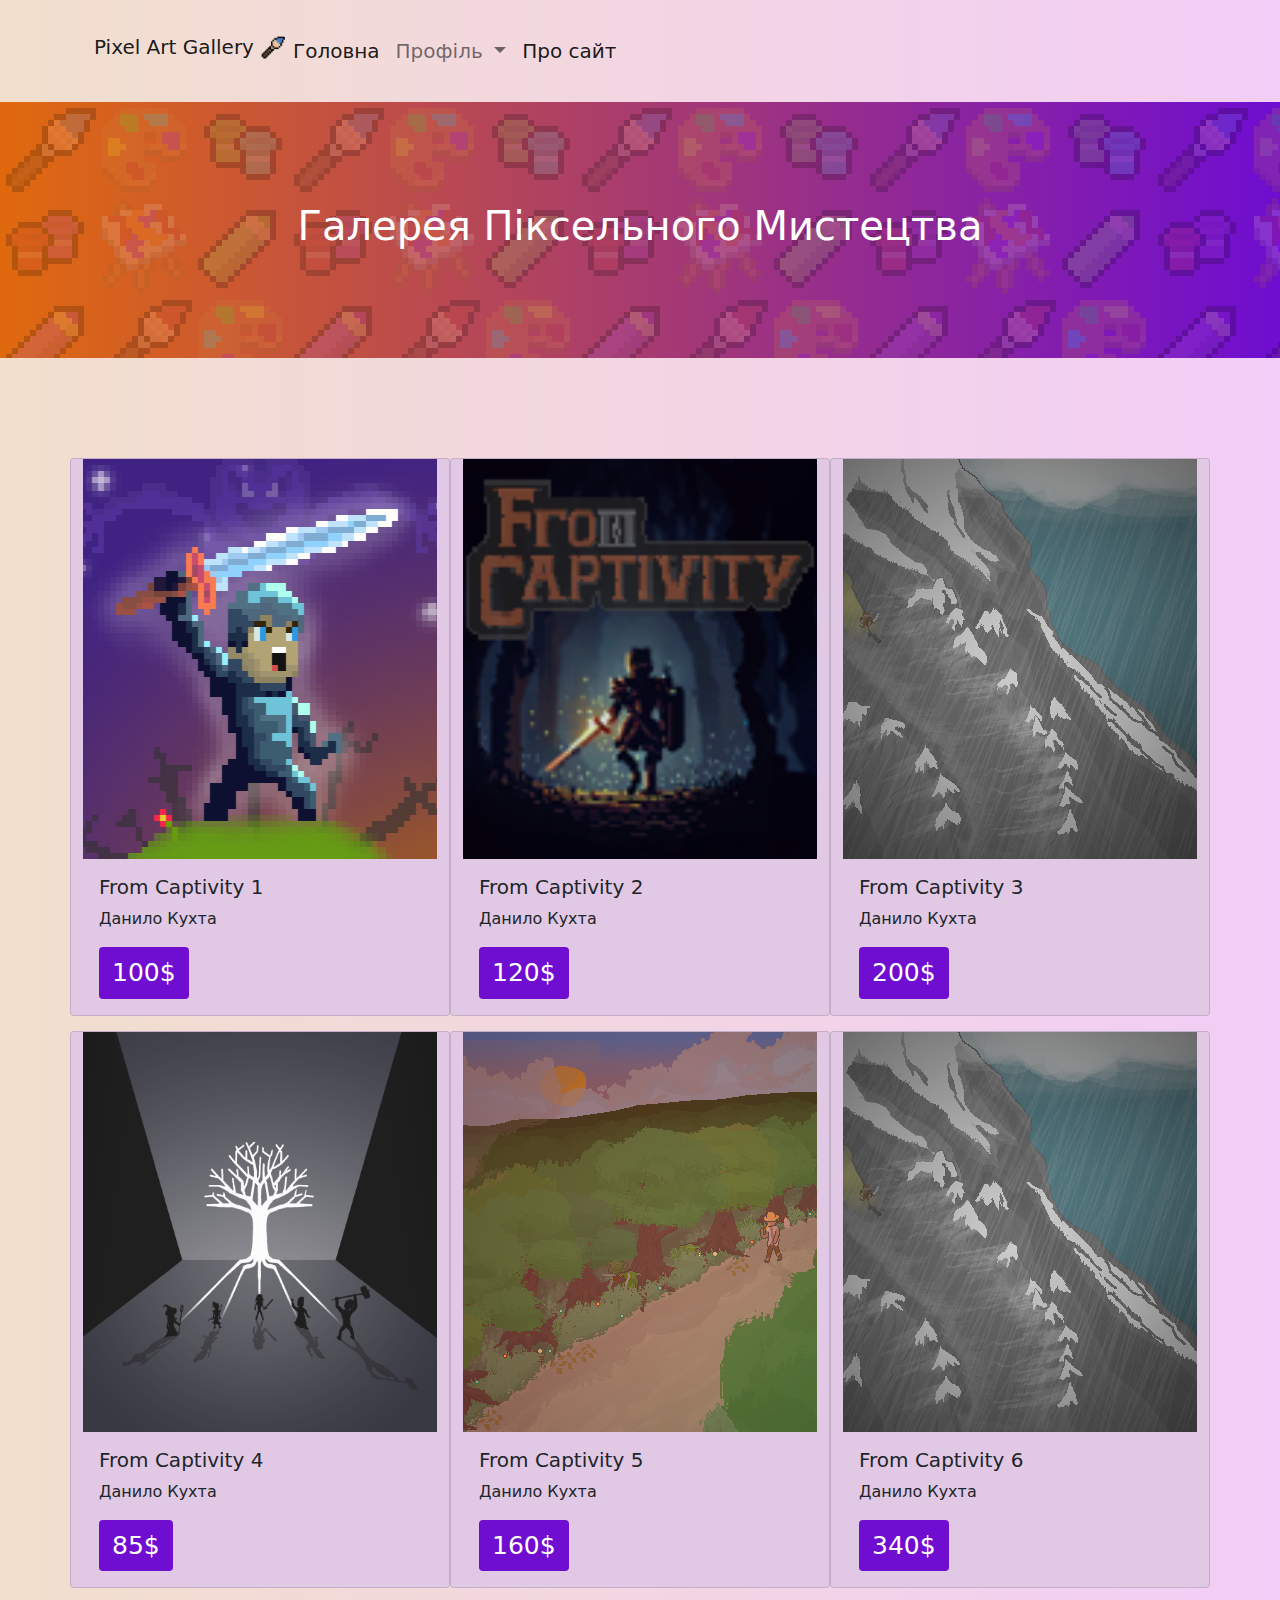
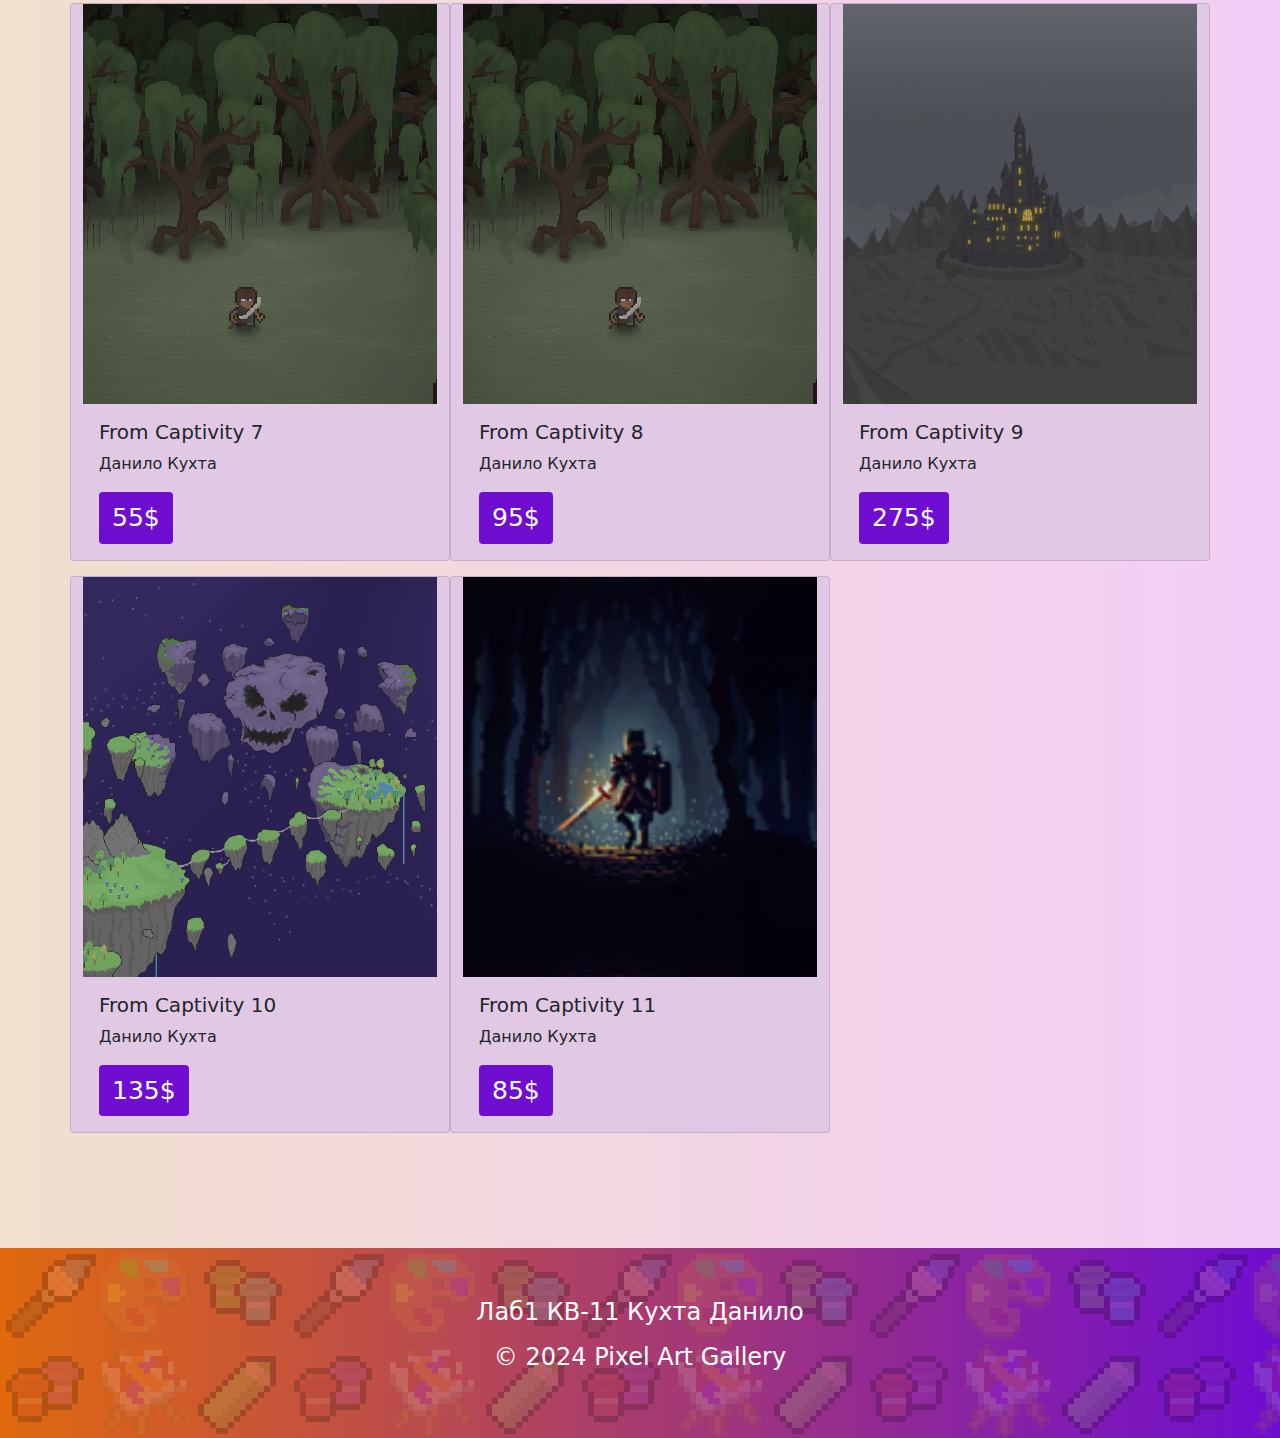
==== index.html @ 5e42108d "Update index.html" ====
<!DOCTYPE html>
<html lang="en">
<head>
    <meta charset="UTF-8">
    <meta http-equiv="X-UA-Compatible" content="IE=edge">
    <meta name="viewport" content="width=device-width, initial-scale=1.0">
    <link rel="shortcut icon" href="img/icon.png" type="image/x-icon">
    <link href="css/bootstrap.min.css" rel="stylesheet">
    <link href="css/fontello.css" rel="stylesheet">
    <link href="css/style.css" rel="stylesheet">
    <title>Онлайн-галерея — Pixel Art Gallery</title>
</head>
<body>
    <div class="wrapper">
        <section class="navbarmenu">
            <div class="container">
                <nav class="navbar navbar-expand-lg navbar-light ">
                    <div class="container-fluid">
                        <div style="display: flex;">
                            <h5 class="navbar-brand" >Pixel Art Gallery</h5>
                            <img src="img/icons/icon1.png"  class="rounded" style="width: 25px; height: 25px; margin-left: -10px; margin-top: 5px;">
                        </div>
                        <button class="navbar-toggler" type="button" data-bs-toggle="collapse" data-bs-target="#navbarSupportedContent" aria-controls="navbarSupportedContent" aria-expanded="false" aria-label="Toggle navigation">
                            <span class="navbar-toggler-icon"></span>
                        </button>
                        <div class="collapse navbar-collapse" id="navbarSupportedContent">
                            <ul class="navbar-nav me-auto mb-2 mb-lg-0">
                                <li class="nav-item">
                                    <a class="nav-link active" aria-current="page" href="index.html">Головна</a>
                                </li>
                                <li class="nav-item dropdown">
                                    <a class="nav-link dropdown-toggle" href="#" id="navbarDropdown" role="button" data-bs-toggle="dropdown" aria-expanded="false">
                                        Профіль
                                    </a>
                                    <ul class="dropdown-menu" aria-labelledby="navbarDropdown">
                                        <li><a class="dropdown-item" href="signup.html">Зареєструватись</a></li>
                                        <li><a class="dropdown-item" href="signin.html">Увійти</a></li>
                                        <li><hr class="dropdown-divider">
                                            <a class="dropdown-item" href="profile.html">Користувач</a>
                                        </li>
                                    </ul>
                                </li>
                                <li class="nav-item">
                                    <a class="nav-link active" aria-current="page" href="about.html">Про сайт</a>
                                </li>
                            </ul>
                        </div>
                    </div>
                </nav>
            </div>
        </section>
    
    
        <header>
            <div class="container" >
                <div class="row">
                    <div class="col-12">
                        <h1 class="text-center text-white">Галерея Піксельного Мистецтва</h1>
                    </div>
                </div>
            </div>
        </header>
    
        <main class="main">
            <section class="gallery">
                <div class="container" >
                    <div class="row">
                        <div class="card col-xl-4 col-md-6 col-sm-12">
                            <div style="width: 100%; height: 25rem; overflow: hidden;">
                                <img src="img/arts/art1.png" class="card-img-center" alt="..." style="width: 100%; height: 100%; object-fit: cover;">
                            </div>
                            <div class="card-body">
                                <h5 class="card-title">From Captivity 1</h5>
                                <p class="card-text">Данило Кухта</p>
                                <a href="#" class="btn btn-itd">100$</a>
                            </div>
                        </div>
        
                        <div class="card col-xl-4 col-md-6 col-sm-12">
                            <div style="width: 100%; height: 25rem; overflow: hidden;">
                                <img src="img/arts/art2.png" class="card-img-center" alt="..." style="width: 100%; height: 100%; object-fit: cover;">
                            </div>
                            <div class="card-body">
                                <h5 class="card-title">From Captivity 2</h5>
                                <p class="card-text">Данило Кухта</p>
                                <a href="#" class="btn btn-itd">120$</a>
                            </div>
                        </div>
        
        
                        <div class="card col-xl-4 col-md-6 col-sm-12">
                            <div style="width: 100%; height: 25rem; overflow: hidden;">
                                <img src="img/arts/art6.png" class="card-img-center" alt="..." style="width: 100%; height: 100%; object-fit: cover;">
                            </div>
                            <div class="card-body">
                                <h5 class="card-title">From Captivity 3</h5>
                                <p class="card-text">Данило Кухта</p>
                                <a href="#" class="btn btn-itd ">200$</a>
                            </div>
                        </div>
        
        
                        <div class="card col-xl-4 col-md-6 col-sm-12">
                            <div style="width: 100%; height: 25rem; overflow: hidden;">
                                <img src="img/arts/art4.png" class="card-img-center" alt="..." style="width: 100%; height: 100%; object-fit: cover;">
                            </div>
                            <div class="card-body">
                                <h5 class="card-title">From Captivity 4</h5>
                                <p class="card-text">Данило Кухта</p>
                                <a href="#" class="btn btn-itd">85$</a>
                            </div>
                        </div>
        
        
                        <div class="card col-xl-4 col-md-6 col-sm-12">
                            <div style="width: 100%; height: 25rem; overflow: hidden;">
                                <img src="img/arts/art5.png" class="card-img-center" alt="..." style="width: 100%; height: 100%; object-fit: cover;">
                            </div>
                            <div class="card-body">
                                <h5 class="card-title">From Captivity 5</h5>
                                <p class="card-text">Данило Кухта</p>
                                <a href="#" class="btn btn-itd">160$</a>
                            </div>
                        </div>
        
        
                        <div class="card col-xl-4 col-md-6 col-sm-12">
                            <div style="width: 100%; height: 25rem; overflow: hidden;">
                                <img src="img/arts/art6.png" class="card-img-center" alt="..." style="width: 100%; height: 100%; object-fit: cover;">
                            </div>
                            <div class="card-body">
                                <h5 class="card-title">From Captivity 6</h5>
                                <p class="card-text">Данило Кухта</p>
                                <a href="#" class="btn btn-itd">340$</a>
                            </div>
                        </div>
        
                        <div class="card col-xl-4 col-md-6 col-sm-12">
                            <div style="width: 100%; height: 25rem; overflow: hidden;">
                                <img src="img/arts/art8.png" class="card-img-center" alt="..." style="width: 100%; height: 100%; object-fit: cover;">
                            </div>
                            <div class="card-body">
                                <h5 class="card-title">From Captivity 7</h5>
                                <p class="card-text">Данило Кухта</p>
                                <a href="#" class="btn btn-itd">55$</a>
                            </div>
                        </div>
        
        
                        <div class="card col-xl-4 col-md-6 col-sm-12">
                            <div style="width: 100%; height: 25rem; overflow: hidden;">
                                <img src="img/arts/art8.png" class="card-img-center" alt="..." style="width: 100%; height: 100%; object-fit: cover;">
                            </div>
                            <div class="card-body">
                                <h5 class="card-title">From Captivity 8</h5>
                                <p class="card-text">Данило Кухта</p>
                                <a href="#" class="btn btn-itd">95$</a>
                            </div>
                        </div>
        
        
                        <div class="card col-xl-4 col-md-6 col-sm-12">
                            <div style="width: 100%; height: 25rem; overflow: hidden;">
                                <img src="img/arts/art9.png" class="card-img-center" alt="..." style="width: 100%; height: 100%; object-fit: cover;">
                            </div>
                            <div class="card-body">
                                <h5 class="card-title">From Captivity 9</h5>
                                <p class="card-text">Данило Кухта</p>
                                <a href="#" class="btn btn-itd">275$</a>
                            </div>
                        </div>
        
        
                        <div class="card col-xl-4 col-md-6 col-sm-12">
                            <div style="width: 100%; height: 25rem; overflow: hidden;">
                                <img src="img/arts/art10.png" class="card-img-center" alt="..." style="width: 100%; height: 100%; object-fit: cover;">
                            </div>
                            <div class="card-body">
                                <h5 class="card-title">From Captivity 10</h5>
                                <p class="card-text">Данило Кухта</p>
                                <a href="#" class="btn btn-itd">135$</a>
                            </div>
                        </div>
        
        
                        <div class="card col-xl-4 col-md-6 col-sm-12">
                            <div style="width: 100%; height: 25rem; overflow: hidden;">
                                <img src="img/arts/art11.png" class="card-img-center" alt="..." style="width: 100%; height: 100%; object-fit: cover;">
                            </div>
                            <div class="card-body">
                                <h5 class="card-title">From Captivity 11</h5>
                                <p class="card-text">Данило Кухта</p>
                                <a href="#" class="btn btn-itd ">85$</a>
                            </div>
                        </div>
                    </div>
                </div>
                
            </section>
        </main>

        
        <footer class="footer">
            <h4 class="text-center text-white">
                <p>Лаб1 КВ-11 Кухта Данило</p>
                <p>© 2024 Pixel Art Gallery</p>
            </h4>   
        </footer>
        
    </div>
    <script src="js/bootstrap.bundle.min.js"></script>
</body>
</html>
---- css/fontello.css ----
@font-face {
  font-family: 'fontello';
  src: url('../font/fontello.eot?53623283');
  src: url('../font/fontello.eot?53623283#iefix') format('embedded-opentype'),
       url('../font/fontello.woff2?53623283') format('woff2'),
       url('../font/fontello.woff?53623283') format('woff'),
       url('../font/fontello.ttf?53623283') format('truetype'),
       url('../font/fontello.svg?53623283#fontello') format('svg');
  font-weight: normal;
  font-style: normal;
}
/* Chrome hack: SVG is rendered more smooth in Windozze. 100% magic, uncomment if you need it. */
/* Note, that will break hinting! In other OS-es font will be not as sharp as it could be */
/*
@media screen and (-webkit-min-device-pixel-ratio:0) {
  @font-face {
    font-family: 'fontello';
    src: url('../font/fontello.svg?53623283#fontello') format('svg');
  }
}
*/
[class^="icon-"]:before, [class*=" icon-"]:before {
  font-family: "fontello";
  font-style: normal;
  font-weight: normal;
  speak: never;

  display: inline-block;
  text-decoration: inherit;
  width: 1em;
  margin-right: .2em;
  text-align: center;
  /* opacity: .8; */

  /* For safety - reset parent styles, that can break glyph codes*/
  font-variant: normal;
  text-transform: none;

  /* fix buttons height, for twitter bootstrap */
  line-height: 1em;

  /* Animation center compensation - margins should be symmetric */
  /* remove if not needed */
  margin-left: .2em;

  /* you can be more comfortable with increased icons size */
  /* font-size: 120%; */

  /* Font smoothing. That was taken from TWBS */
  -webkit-font-smoothing: antialiased;
  -moz-osx-font-smoothing: grayscale;

  /* Uncomment for 3D effect */
  /* text-shadow: 1px 1px 1px rgba(127, 127, 127, 0.3); */
}

.icon-heart:before { content: '\e800'; } /* '' */
.icon-heart-empty:before { content: '\e801'; } /* '' */
.icon-picture:before { content: '\e802'; } /* '' */
.icon-ok:before { content: '\e803'; } /* '' */
.icon-th-list:before { content: '\e804'; } /* '' */
.icon-th:before { content: '\e805'; } /* '' */
.icon-ok-circled:before { content: '\e806'; } /* '' */
.icon-ok-circled2:before { content: '\e807'; } /* '' */
.icon-cancel-circled:before { content: '\e808'; } /* '' */
.icon-cancel-circled2:before { content: '\e809'; } /* '' */
.icon-info-circled:before { content: '\e80a'; } /* '' */
.icon-help-circled:before { content: '\e80b'; } /* '' */
.icon-home:before { content: '\e80c'; } /* '' */
.icon-basket:before { content: '\e80d'; } /* '' */
.icon-tag:before { content: '\e80e'; } /* '' */
.icon-spin6:before { content: '\e839'; } /* '' */
.icon-plus-squared:before { content: '\f0fe'; } /* '' */
.icon-file-image:before { content: '\f1c5'; } /* '' */
.icon-cart-plus:before { content: '\f217'; } /* '' */
.icon-cart-arrow-down:before { content: '\f218'; } /* '' */
---- css/style.css ----
:root{
    --color1: #e0690e;
    --color2: #6f0dd1;
}

html, body{
    height: 100%;
}

body{
    background: linear-gradient(to right,  #f2dfcd 0%,#f2cdf7 100%);
}

.wrapper{
    min-height: 100%;
    display: flex;
    flex-direction: column;
}

.main{
    flex: 1 1 auto;
}

header, footer, section{
    padding: 100px 0;
}

footer{
    padding: 50px 0;
}

header{
    padding: 200px, 0;
}

header, footer{
    background: url(../img/pattern2.png), var(--color1);
    background: url(../img/pattern2.png), linear-gradient(to right, var(--color1) 0%, var(--color2) 100%);
}




.btn-itd{
    font-size: 25px;
    color: var(--bs-white);
    background-color: var(--color2);
}

.btn-itd:hover{
    color: var(--bs-white);
    background-color: var(--color1);
}

.collapse{
    font-size: 20px;
}



.card{
    background-color: #e1c9e5;
    margin-bottom: 15px;
}

.navbarmenu{
    padding: 20px 0;
}

.about i {
    font-size: 25px;
    color: var(--color2);
}

/* Галерея */
.gallery{
    justify-content: center;
    align-items: center;
}


/* Колір */
.color1 {
    color: var(--color1);
}

.color2 {
    color: var(--color2);
}

.bg1 {
    background-color: var(--color1);
}

.bg2 {
    background-color: var(--color2);
}
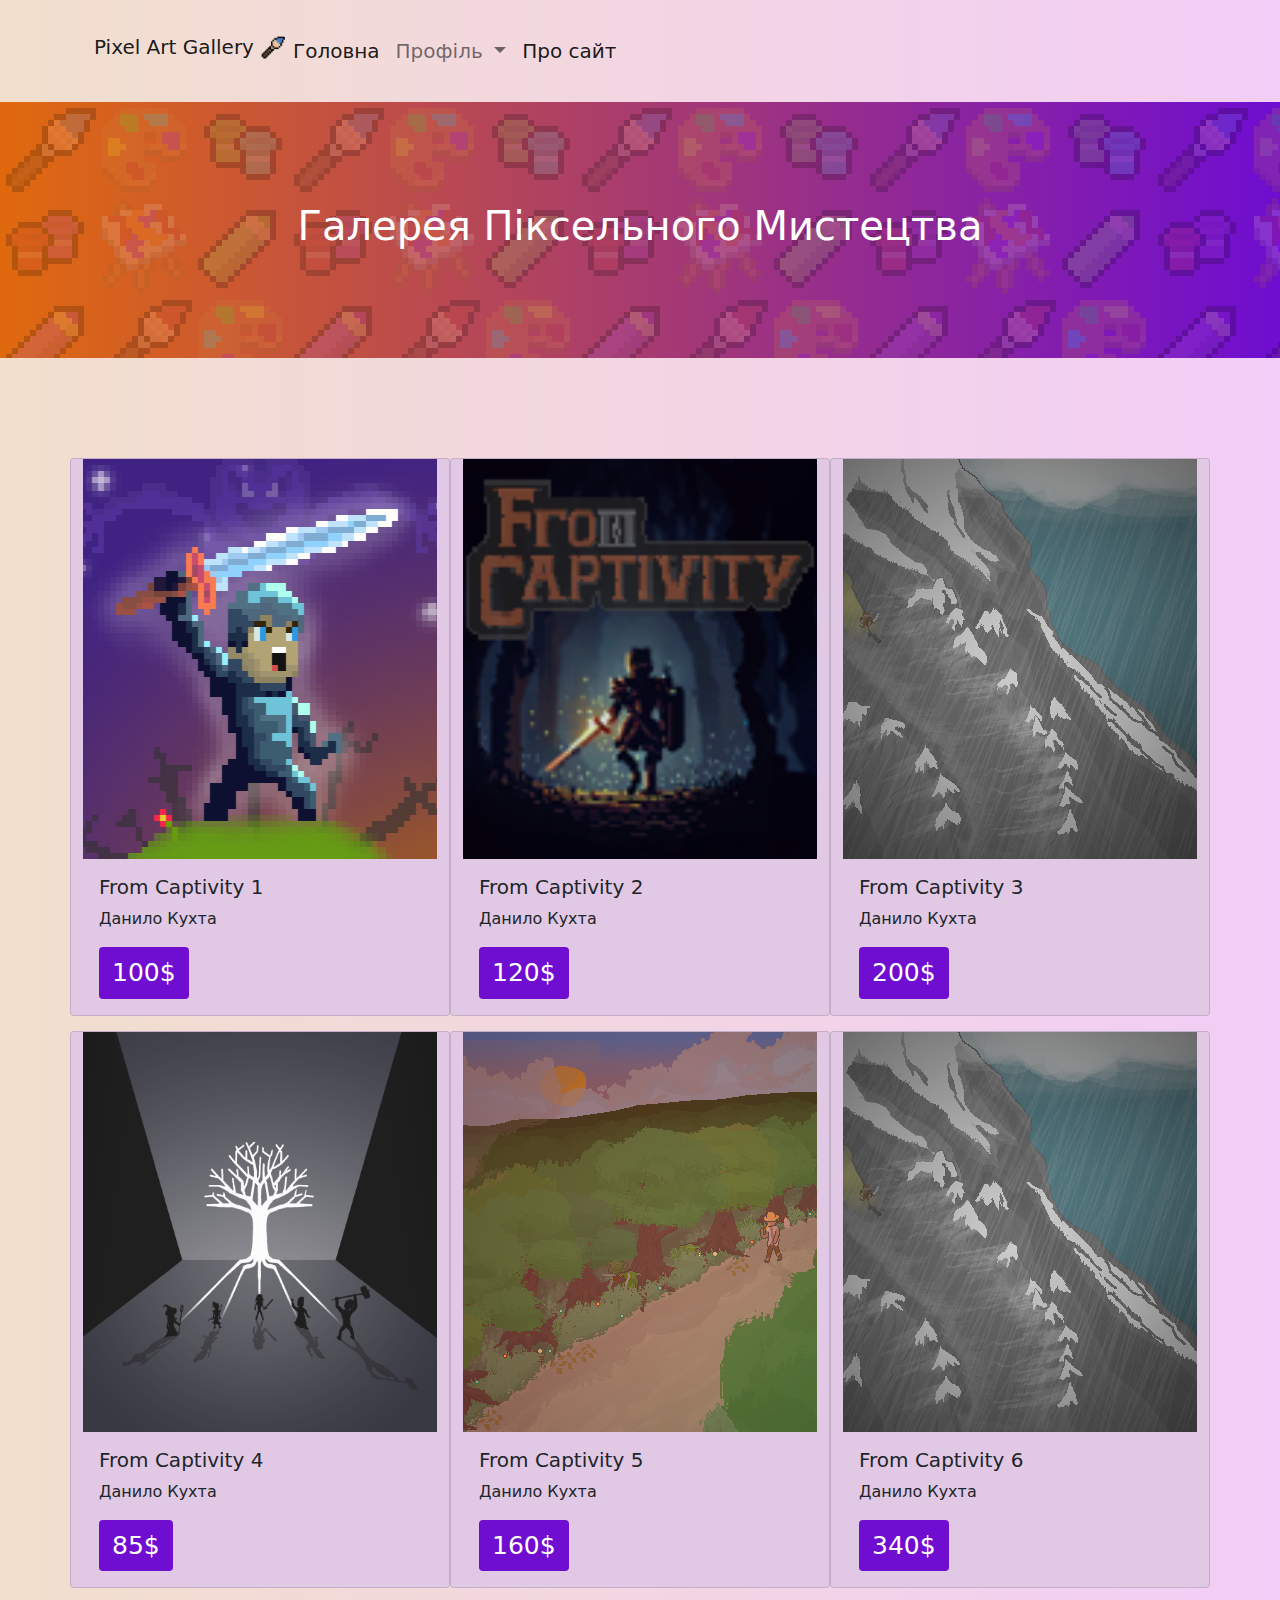
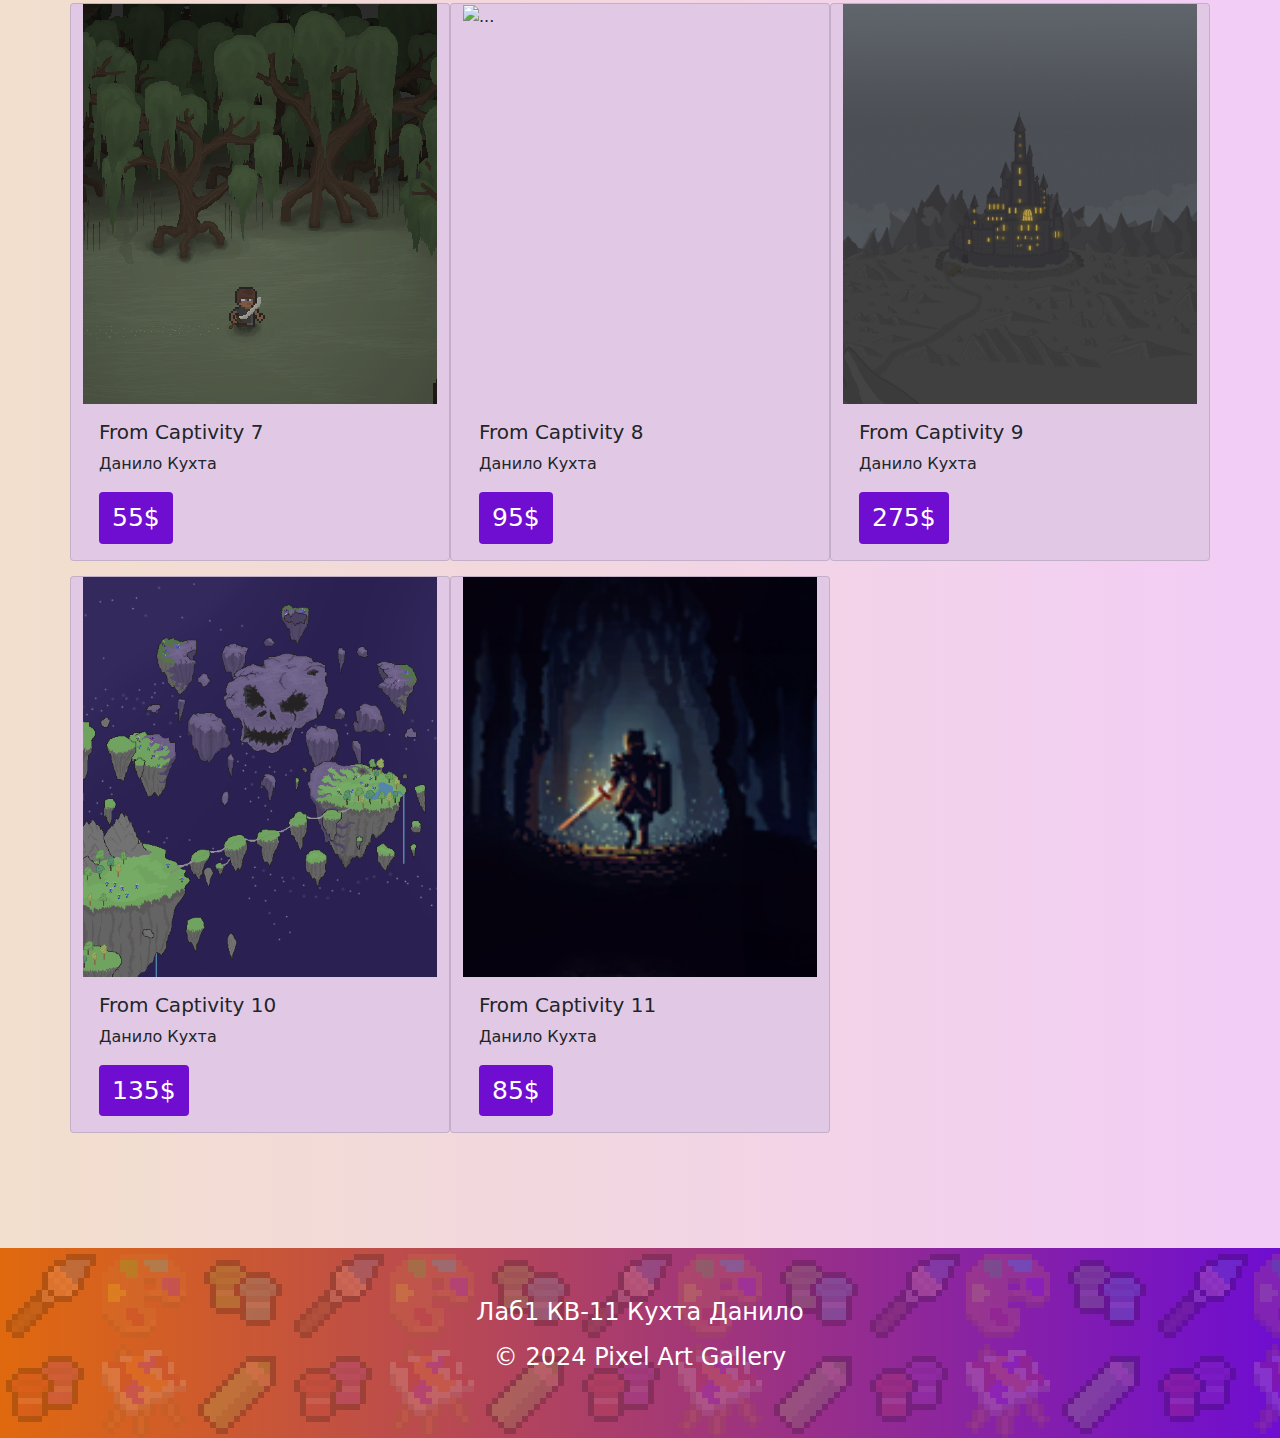
==== commit 64bd95b6: "Update index.html" ====
--- a/index.html
+++ b/index.html
@@ -149,7 +149,7 @@
         
                         <div class="card col-xl-4 col-md-6 col-sm-12">
                             <div style="width: 100%; height: 25rem; overflow: hidden;">
-                                <img src="img/arts/art8.png" class="card-img-center" alt="..." style="width: 100%; height: 100%; object-fit: cover;">
+                                <img src="img/arts/art7.png" class="card-img-center" alt="..." style="width: 100%; height: 100%; object-fit: cover;">
                             </div>
                             <div class="card-body">
                                 <h5 class="card-title">From Captivity 8</h5>
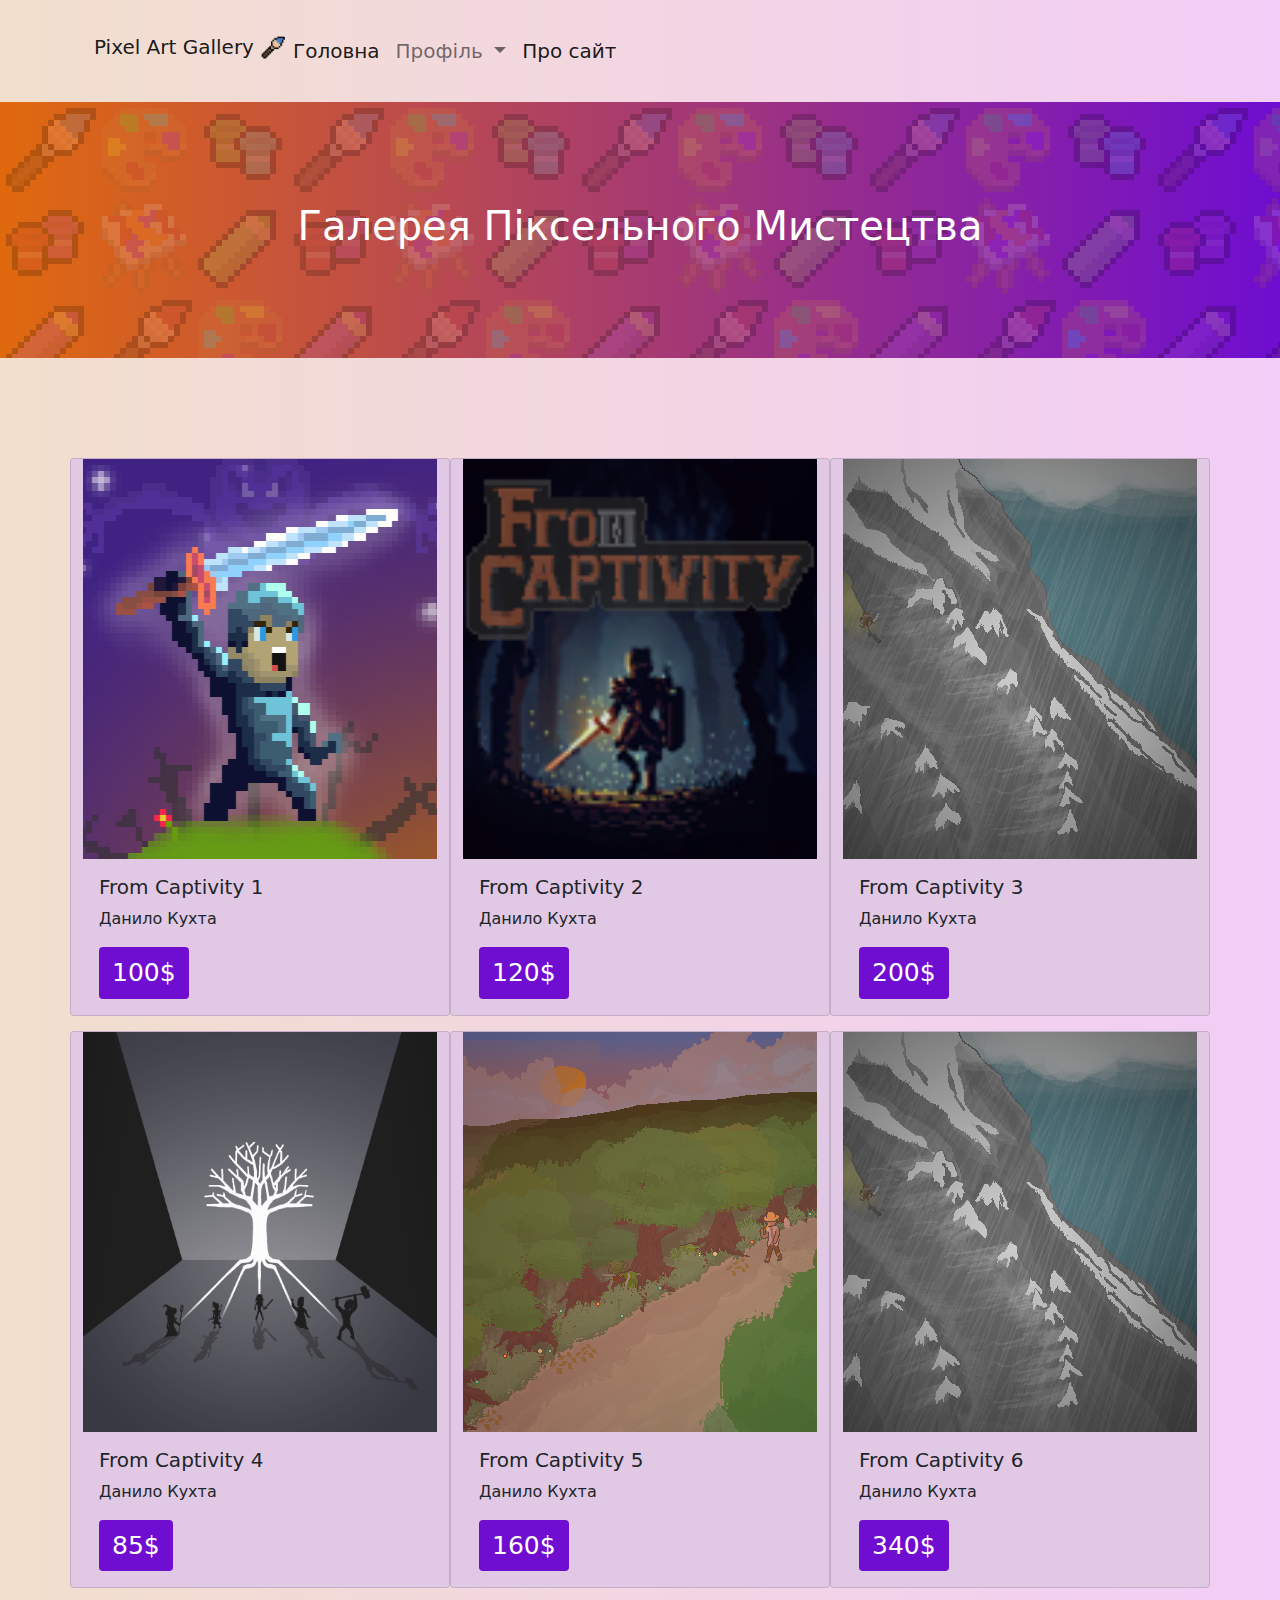
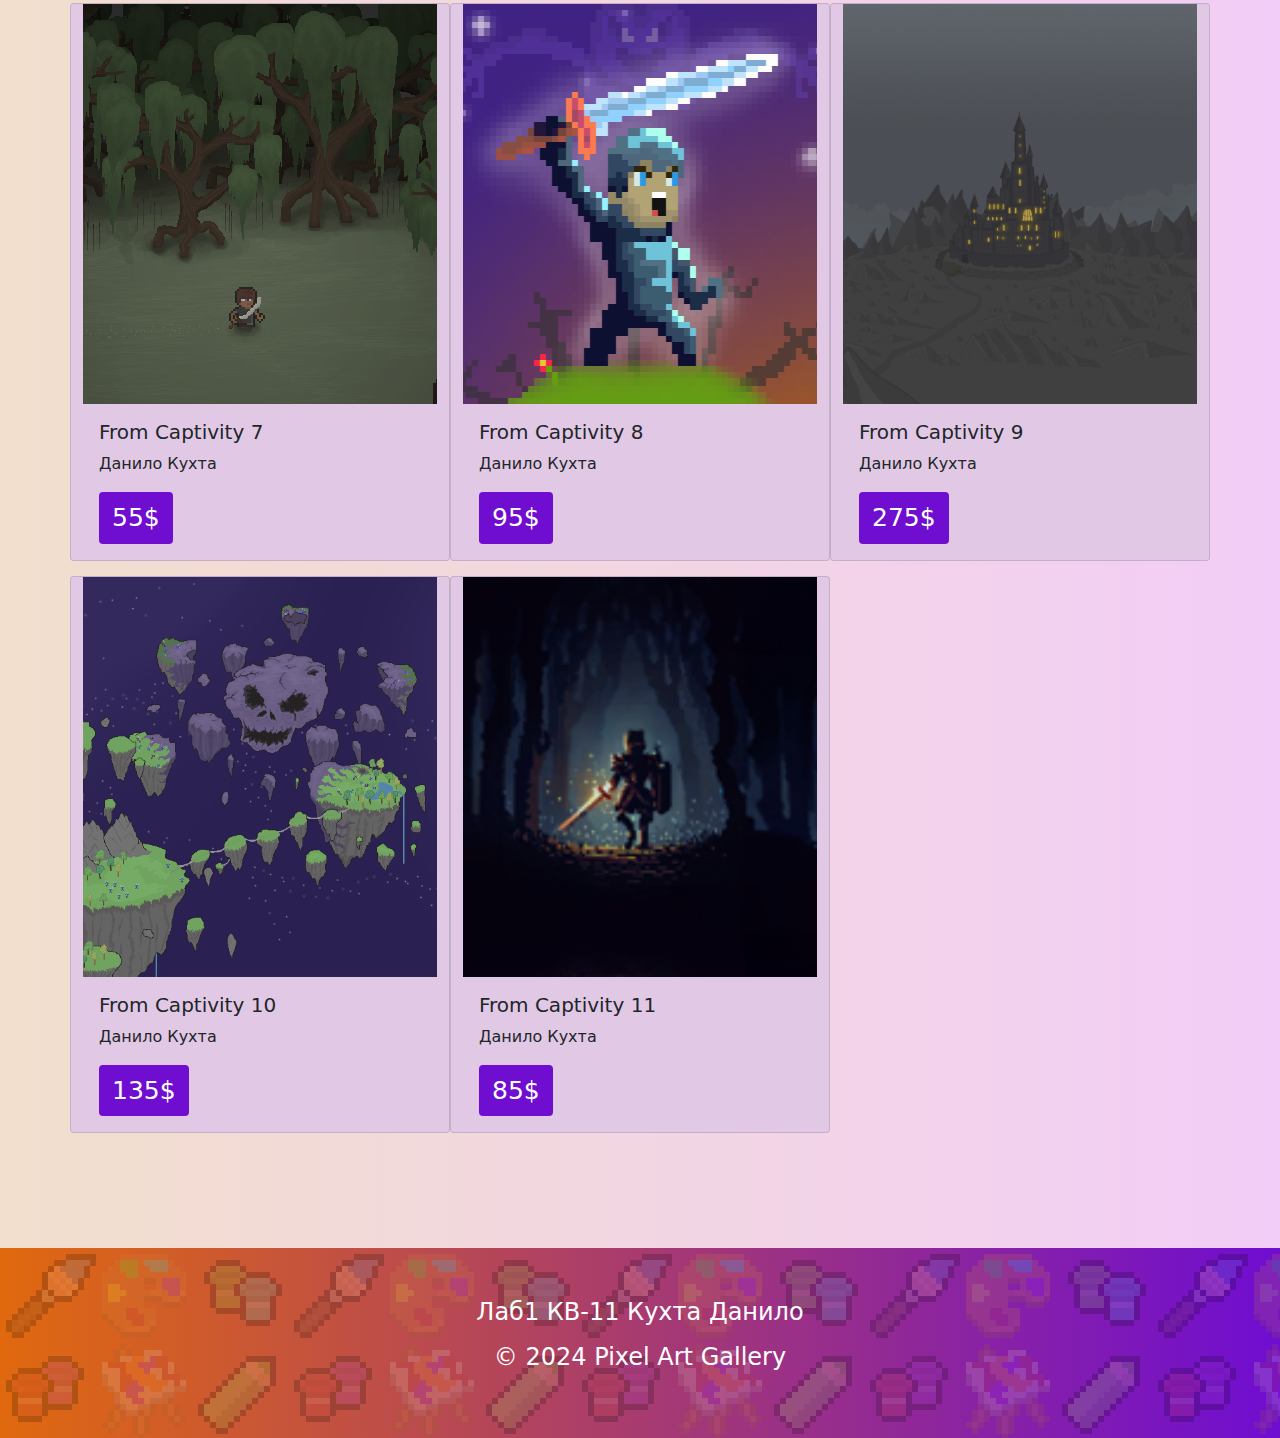
==== commit 2f3ad648: "Update index.html" ====
--- a/index.html
+++ b/index.html
@@ -149,7 +149,7 @@
         
                         <div class="card col-xl-4 col-md-6 col-sm-12">
                             <div style="width: 100%; height: 25rem; overflow: hidden;">
-                                <img src="img/arts/art7.png" class="card-img-center" alt="..." style="width: 100%; height: 100%; object-fit: cover;">
+                                <img src="img/arts/art1.png" class="card-img-center" alt="..." style="width: 100%; height: 100%; object-fit: cover;">
                             </div>
                             <div class="card-body">
                                 <h5 class="card-title">From Captivity 8</h5>
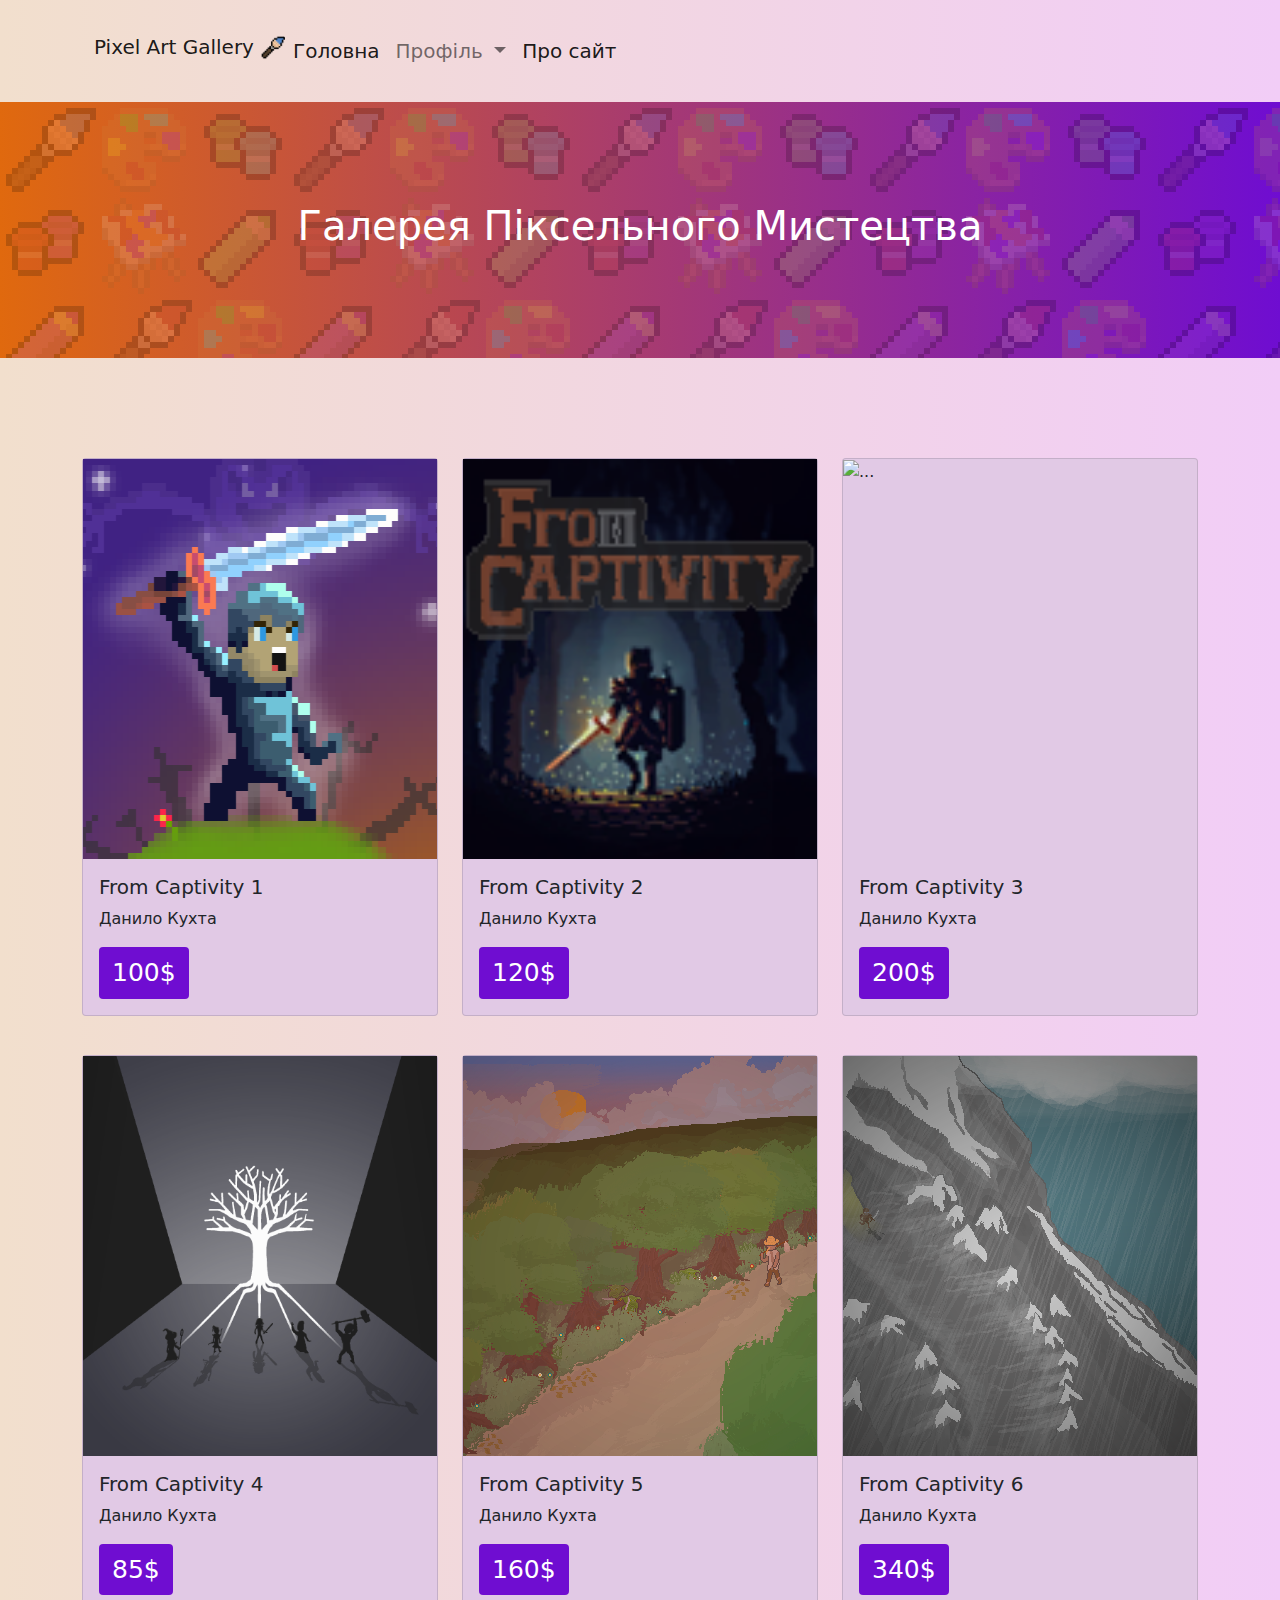
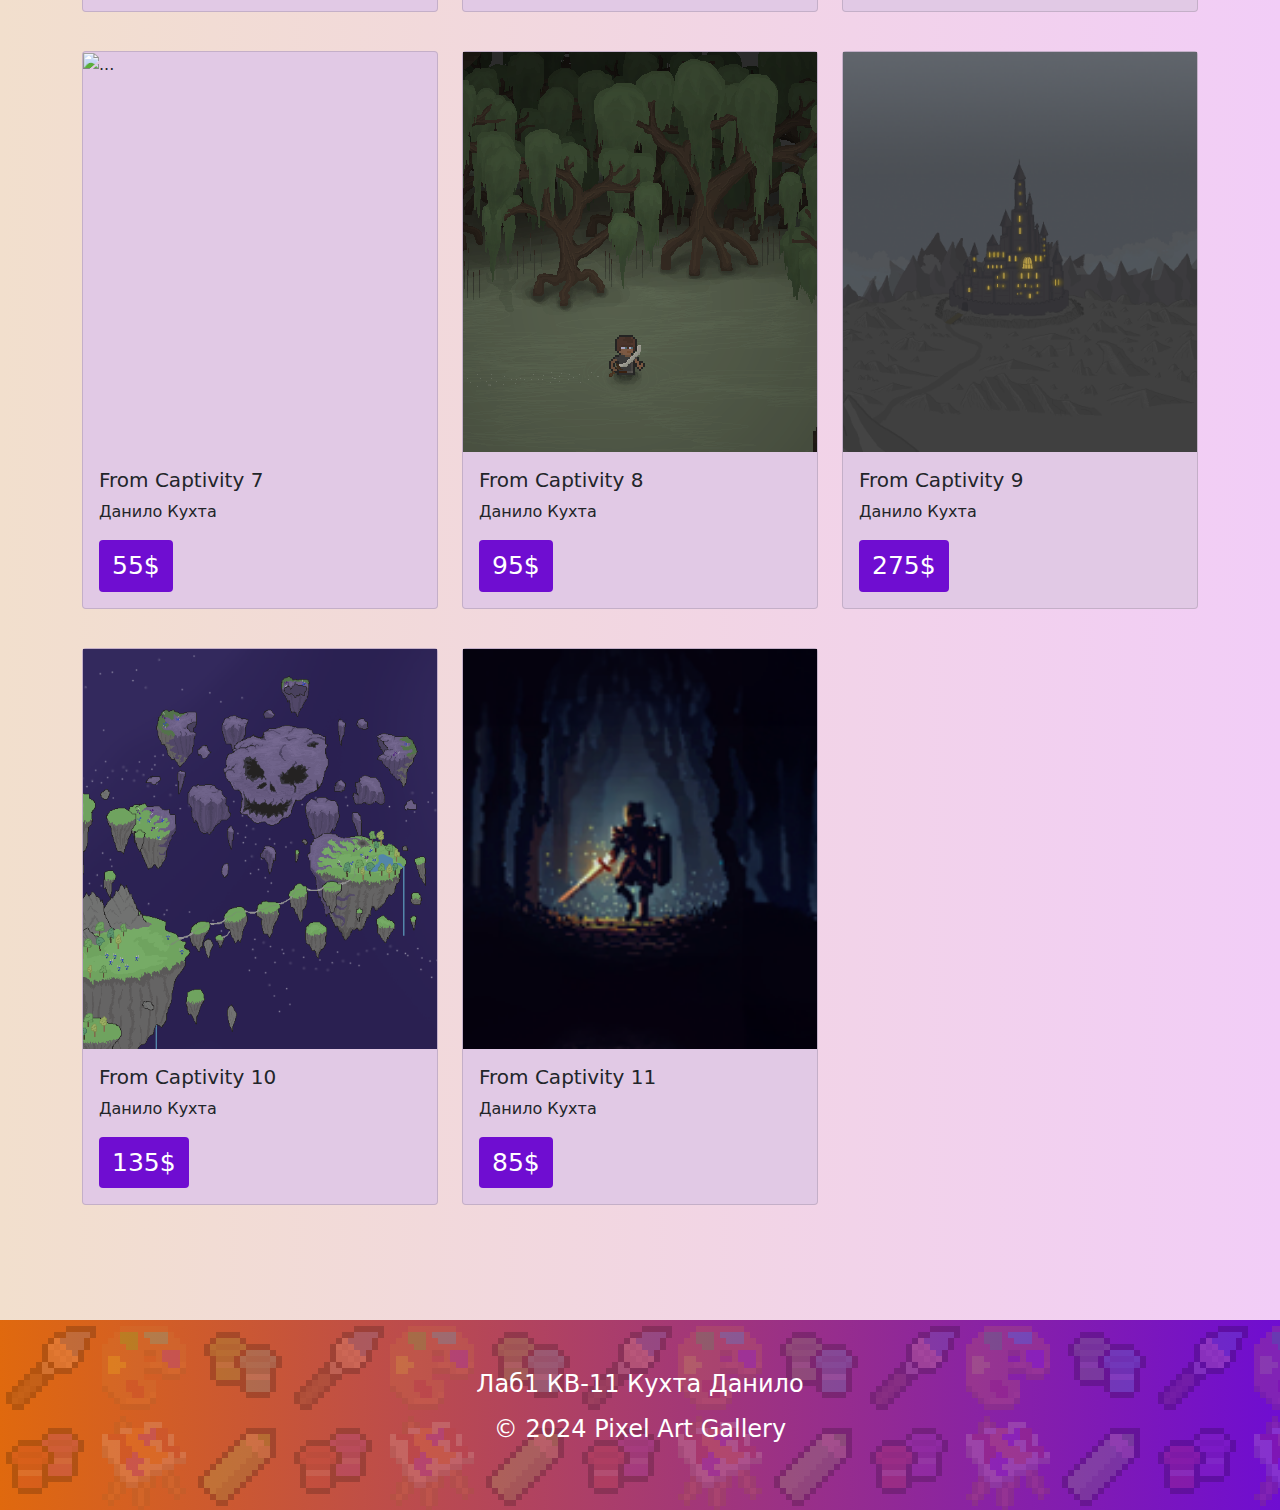
==== commit eaae70de: "Add files via upload" ====
--- a/index.html
+++ b/index.html
@@ -6,7 +6,6 @@
     <meta name="viewport" content="width=device-width, initial-scale=1.0">
     <link rel="shortcut icon" href="img/icon.png" type="image/x-icon">
     <link href="css/bootstrap.min.css" rel="stylesheet">
-    <link href="css/fontello.css" rel="stylesheet">
     <link href="css/style.css" rel="stylesheet">
     <title>Онлайн-галерея — Pixel Art Gallery</title>
 </head>
@@ -64,135 +63,151 @@
         <main class="main">
             <section class="gallery">
                 <div class="container" >
-                    <div class="row">
-                        <div class="card col-xl-4 col-md-6 col-sm-12">
-                            <div style="width: 100%; height: 25rem; overflow: hidden;">
-                                <img src="img/arts/art1.png" class="card-img-center" alt="..." style="width: 100%; height: 100%; object-fit: cover;">
-                            </div>
-                            <div class="card-body">
-                                <h5 class="card-title">From Captivity 1</h5>
-                                <p class="card-text">Данило Кухта</p>
-                                <a href="#" class="btn btn-itd">100$</a>
-                            </div>
-                        </div>
-        
-                        <div class="card col-xl-4 col-md-6 col-sm-12">
-                            <div style="width: 100%; height: 25rem; overflow: hidden;">
-                                <img src="img/arts/art2.png" class="card-img-center" alt="..." style="width: 100%; height: 100%; object-fit: cover;">
-                            </div>
-                            <div class="card-body">
-                                <h5 class="card-title">From Captivity 2</h5>
-                                <p class="card-text">Данило Кухта</p>
-                                <a href="#" class="btn btn-itd">120$</a>
-                            </div>
-                        </div>
-        
-        
-                        <div class="card col-xl-4 col-md-6 col-sm-12">
-                            <div style="width: 100%; height: 25rem; overflow: hidden;">
-                                <img src="img/arts/art6.png" class="card-img-center" alt="..." style="width: 100%; height: 100%; object-fit: cover;">
-                            </div>
-                            <div class="card-body">
-                                <h5 class="card-title">From Captivity 3</h5>
-                                <p class="card-text">Данило Кухта</p>
-                                <a href="#" class="btn btn-itd ">200$</a>
-                            </div>
-                        </div>
-        
-        
-                        <div class="card col-xl-4 col-md-6 col-sm-12">
-                            <div style="width: 100%; height: 25rem; overflow: hidden;">
-                                <img src="img/arts/art4.png" class="card-img-center" alt="..." style="width: 100%; height: 100%; object-fit: cover;">
-                            </div>
-                            <div class="card-body">
-                                <h5 class="card-title">From Captivity 4</h5>
-                                <p class="card-text">Данило Кухта</p>
-                                <a href="#" class="btn btn-itd">85$</a>
-                            </div>
-                        </div>
-        
-        
-                        <div class="card col-xl-4 col-md-6 col-sm-12">
-                            <div style="width: 100%; height: 25rem; overflow: hidden;">
-                                <img src="img/arts/art5.png" class="card-img-center" alt="..." style="width: 100%; height: 100%; object-fit: cover;">
-                            </div>
-                            <div class="card-body">
-                                <h5 class="card-title">From Captivity 5</h5>
-                                <p class="card-text">Данило Кухта</p>
-                                <a href="#" class="btn btn-itd">160$</a>
-                            </div>
-                        </div>
-        
-        
-                        <div class="card col-xl-4 col-md-6 col-sm-12">
-                            <div style="width: 100%; height: 25rem; overflow: hidden;">
-                                <img src="img/arts/art6.png" class="card-img-center" alt="..." style="width: 100%; height: 100%; object-fit: cover;">
-                            </div>
-                            <div class="card-body">
-                                <h5 class="card-title">From Captivity 6</h5>
-                                <p class="card-text">Данило Кухта</p>
-                                <a href="#" class="btn btn-itd">340$</a>
-                            </div>
-                        </div>
-        
-                        <div class="card col-xl-4 col-md-6 col-sm-12">
-                            <div style="width: 100%; height: 25rem; overflow: hidden;">
-                                <img src="img/arts/art8.png" class="card-img-center" alt="..." style="width: 100%; height: 100%; object-fit: cover;">
-                            </div>
-                            <div class="card-body">
-                                <h5 class="card-title">From Captivity 7</h5>
-                                <p class="card-text">Данило Кухта</p>
-                                <a href="#" class="btn btn-itd">55$</a>
-                            </div>
-                        </div>
-        
-        
-                        <div class="card col-xl-4 col-md-6 col-sm-12">
-                            <div style="width: 100%; height: 25rem; overflow: hidden;">
-                                <img src="img/arts/art1.png" class="card-img-center" alt="..." style="width: 100%; height: 100%; object-fit: cover;">
-                            </div>
-                            <div class="card-body">
-                                <h5 class="card-title">From Captivity 8</h5>
-                                <p class="card-text">Данило Кухта</p>
-                                <a href="#" class="btn btn-itd">95$</a>
-                            </div>
-                        </div>
-        
-        
-                        <div class="card col-xl-4 col-md-6 col-sm-12">
-                            <div style="width: 100%; height: 25rem; overflow: hidden;">
-                                <img src="img/arts/art9.png" class="card-img-center" alt="..." style="width: 100%; height: 100%; object-fit: cover;">
-                            </div>
-                            <div class="card-body">
-                                <h5 class="card-title">From Captivity 9</h5>
-                                <p class="card-text">Данило Кухта</p>
-                                <a href="#" class="btn btn-itd">275$</a>
-                            </div>
-                        </div>
-        
-        
-                        <div class="card col-xl-4 col-md-6 col-sm-12">
-                            <div style="width: 100%; height: 25rem; overflow: hidden;">
-                                <img src="img/arts/art10.png" class="card-img-center" alt="..." style="width: 100%; height: 100%; object-fit: cover;">
-                            </div>
-                            <div class="card-body">
-                                <h5 class="card-title">From Captivity 10</h5>
-                                <p class="card-text">Данило Кухта</p>
-                                <a href="#" class="btn btn-itd">135$</a>
-                            </div>
-                        </div>
-        
-        
-                        <div class="card col-xl-4 col-md-6 col-sm-12">
-                            <div style="width: 100%; height: 25rem; overflow: hidden;">
-                                <img src="img/arts/art11.png" class="card-img-center" alt="..." style="width: 100%; height: 100%; object-fit: cover;">
-                            </div>
-                            <div class="card-body">
-                                <h5 class="card-title">From Captivity 11</h5>
-                                <p class="card-text">Данило Кухта</p>
-                                <a href="#" class="btn btn-itd ">85$</a>
-                            </div>
-                        </div>
+                    <div class="row row-cols-1 row-cols-md-3 g-4">
+
+                        <div class="col">
+                            <div class="card">
+                                <div style="width: 100%; height: 25rem; overflow: hidden;">
+                                    <img src="img/arts/art1.png" class="card-img-center" alt="..." style="width: 100%; height: 100%; object-fit: cover;">
+                                </div>
+                                <div class="card-body">
+                                    <h5 class="card-title">From Captivity 1</h5>
+                                    <p class="card-text">Данило Кухта</p>
+                                    <a href="art_info.html" class="btn btn-itd">100$</a>
+                                </div>
+                            </div>
+                        </div>
+                        
+                        <div class="col">
+                            <div class="card">
+                                <div style="width: 100%; height: 25rem; overflow: hidden;">
+                                    <img src="img/arts/art2.png" class="card-img-center" alt="..." style="width: 100%; height: 100%; object-fit: cover;">
+                                </div>
+                                <div class="card-body">
+                                    <h5 class="card-title">From Captivity 2</h5>
+                                    <p class="card-text">Данило Кухта</p>
+                                    <a href="art_info.html" class="btn btn-itd">120$</a>
+                                </div>
+                            </div>   
+                        </div>
+
+                        <div class="col">
+                            <div class="card">
+                                <div style="width: 100%; height: 25rem; overflow: hidden;">
+                                    <img src="img/arts/art3.png" class="card-img-center" alt="..." style="width: 100%; height: 100%; object-fit: cover;">
+                                </div>
+                                <div class="card-body">
+                                    <h5 class="card-title">From Captivity 3</h5>
+                                    <p class="card-text">Данило Кухта</p>
+                                    <a href="art_info.html" class="btn btn-itd ">200$</a>
+                                </div>
+                            </div>
+                        </div>
+
+                        <div class="col">
+                            <div class="card">
+                                <div style="width: 100%; height: 25rem; overflow: hidden;">
+                                    <img src="img/arts/art4.png" class="card-img-center" alt="..." style="width: 100%; height: 100%; object-fit: cover;">
+                                </div>
+                                <div class="card-body">
+                                    <h5 class="card-title">From Captivity 4</h5>
+                                    <p class="card-text">Данило Кухта</p>
+                                    <a href="#" class="btn btn-itd">85$</a>
+                                </div>
+                            </div>
+                        </div>
+
+                        <div class="col">
+                            <div class="card">
+                                <div style="width: 100%; height: 25rem; overflow: hidden;">
+                                    <img src="img/arts/art5.png" class="card-img-center" alt="..." style="width: 100%; height: 100%; object-fit: cover;">
+                                </div>
+                                <div class="card-body">
+                                    <h5 class="card-title">From Captivity 5</h5>
+                                    <p class="card-text">Данило Кухта</p>
+                                    <a href="art_info.html" class="btn btn-itd">160$</a>
+                                </div>
+                            </div>
+                        </div>
+                        
+                        <div class="col">
+                            <div class="card">
+                                <div style="width: 100%; height: 25rem; overflow: hidden;">
+                                    <img src="img/arts/art6.png" class="card-img-center" alt="..." style="width: 100%; height: 100%; object-fit: cover;">
+                                </div>
+                                <div class="card-body">
+                                    <h5 class="card-title">From Captivity 6</h5>
+                                    <p class="card-text">Данило Кухта</p>
+                                    <a href="art_info.html" class="btn btn-itd">340$</a>
+                                </div>
+                            </div>
+                        </div>
+
+                        <div class="col">
+                            <div class="card">
+                                <div style="width: 100%; height: 25rem; overflow: hidden;">
+                                    <img src="img/arts/art7.png" class="card-img-center" alt="..." style="width: 100%; height: 100%; object-fit: cover;">
+                                </div>
+                                <div class="card-body">
+                                    <h5 class="card-title">From Captivity 7</h5>
+                                    <p class="card-text">Данило Кухта</p>
+                                    <a href="art_info.html" class="btn btn-itd">55$</a>
+                                </div>
+                            </div>
+                        </div>
+                        
+                        <div class="col">
+                            <div class="card">
+                                <div style="width: 100%; height: 25rem; overflow: hidden;">
+                                    <img src="img/arts/art8.png" class="card-img-center" alt="..." style="width: 100%; height: 100%; object-fit: cover;">
+                                </div>
+                                <div class="card-body">
+                                    <h5 class="card-title">From Captivity 8</h5>
+                                    <p class="card-text">Данило Кухта</p>
+                                    <a href="art_info.html" class="btn btn-itd">95$</a>
+                                </div>
+                            </div>
+                        </div>
+
+                        <div class="col">
+                            <div class="card">
+                                <div style="width: 100%; height: 25rem; overflow: hidden;">
+                                    <img src="img/arts/art9.png" class="card-img-center" alt="..." style="width: 100%; height: 100%; object-fit: cover;">
+                                </div>
+                                <div class="card-body">
+                                    <h5 class="card-title">From Captivity 9</h5>
+                                    <p class="card-text">Данило Кухта</p>
+                                    <a href="art_info.html" class="btn btn-itd">275$</a>
+                                </div>
+                            </div>
+                        </div>
+                        
+                        <div class="col">
+                            <div class="card">
+                                <div style="width: 100%; height: 25rem; overflow: hidden;">
+                                    <img src="img/arts/art10.png" class="card-img-center" alt="..." style="width: 100%; height: 100%; object-fit: cover;">
+                                </div>
+                                <div class="card-body">
+                                    <h5 class="card-title">From Captivity 10</h5>
+                                    <p class="card-text">Данило Кухта</p>
+                                    <a href="art_info.html" class="btn btn-itd">135$</a>
+                                </div>
+                            </div>
+                        </div>
+
+                        <div class="col">
+                            <div class="card">
+                                <div style="width: 100%; height: 25rem; overflow: hidden;">
+                                    <img src="img/arts/art11.png" class="card-img-center" alt="..." style="width: 100%; height: 100%; object-fit: cover;">
+                                </div>
+                                <div class="card-body">
+                                    <h5 class="card-title">From Captivity 11</h5>
+                                    <p class="card-text">Данило Кухта</p>
+                                    <a href="art_info.html" class="btn btn-itd">85$</a>
+                                </div>
+                            </div>
+                        </div>
+
                     </div>
                 </div>
                 
@@ -210,4 +225,4 @@
     </div>
     <script src="js/bootstrap.bundle.min.js"></script>
 </body>
-</html>
+</html>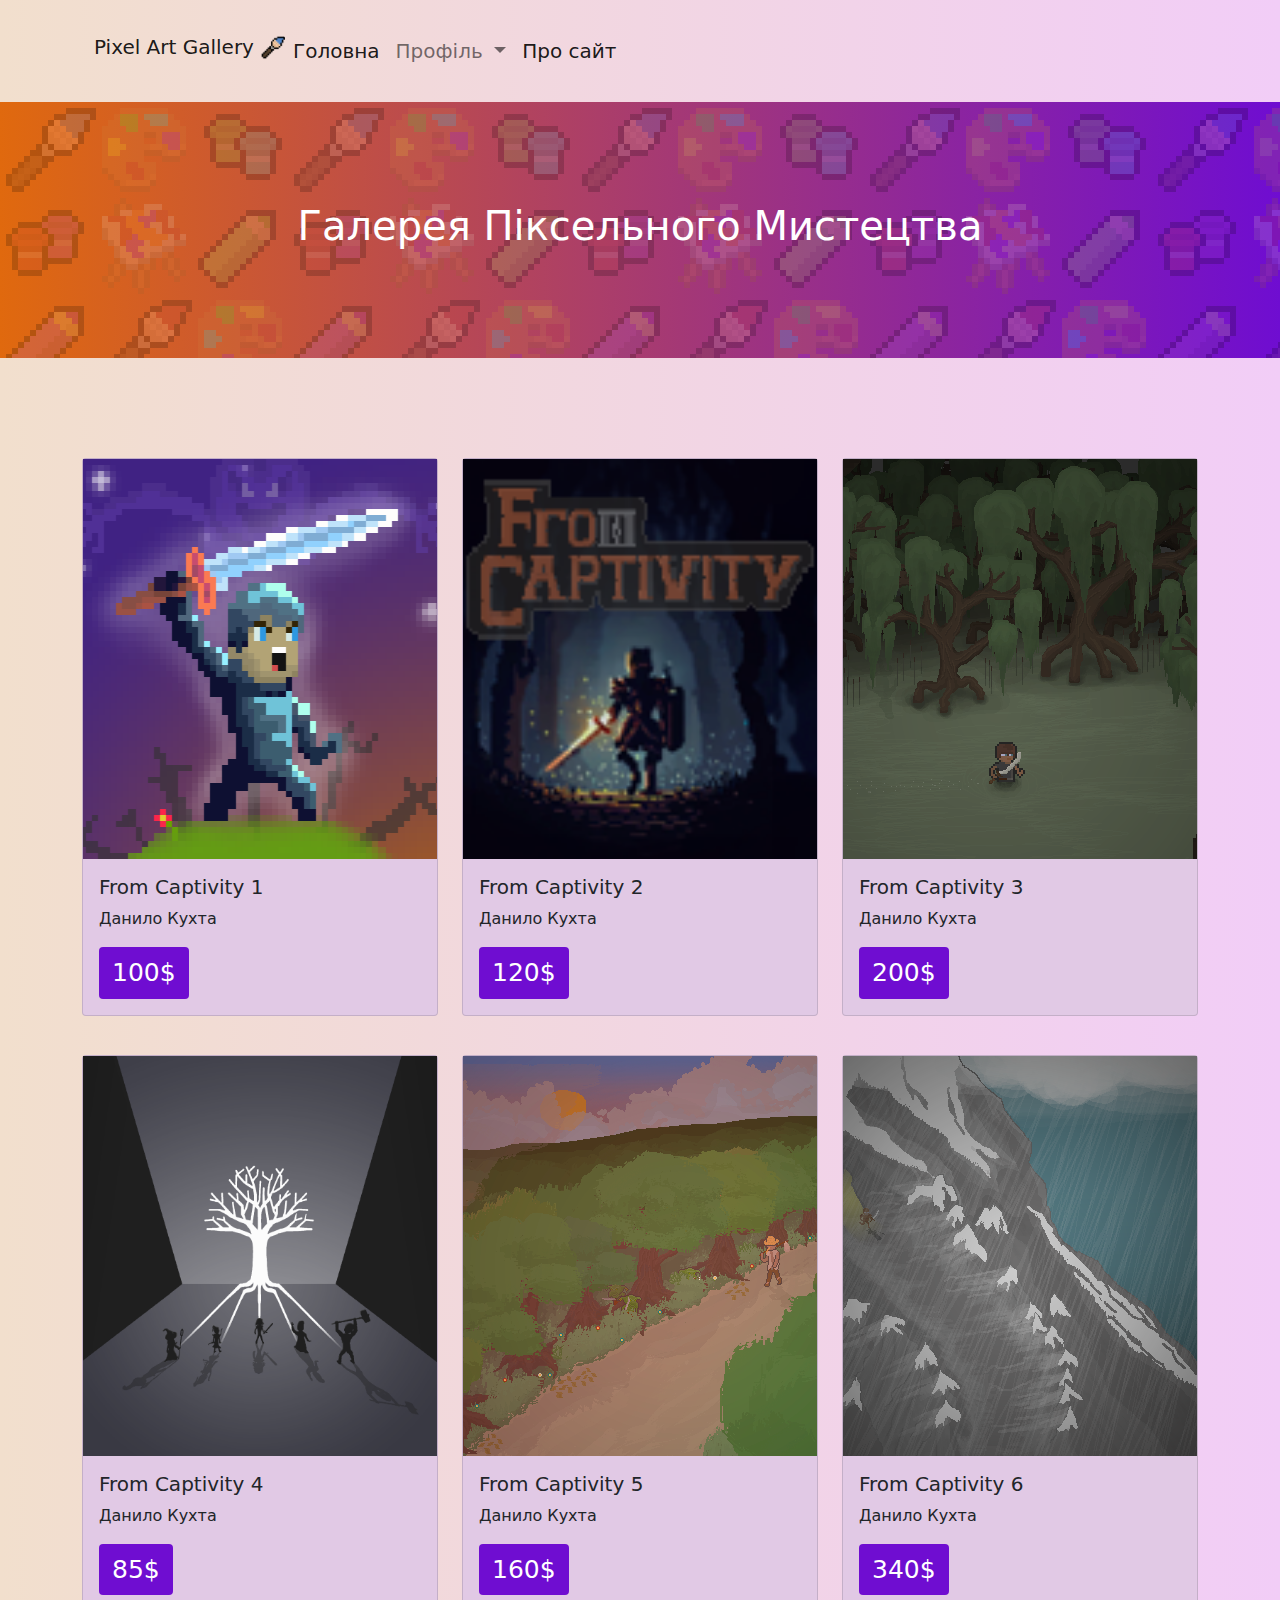
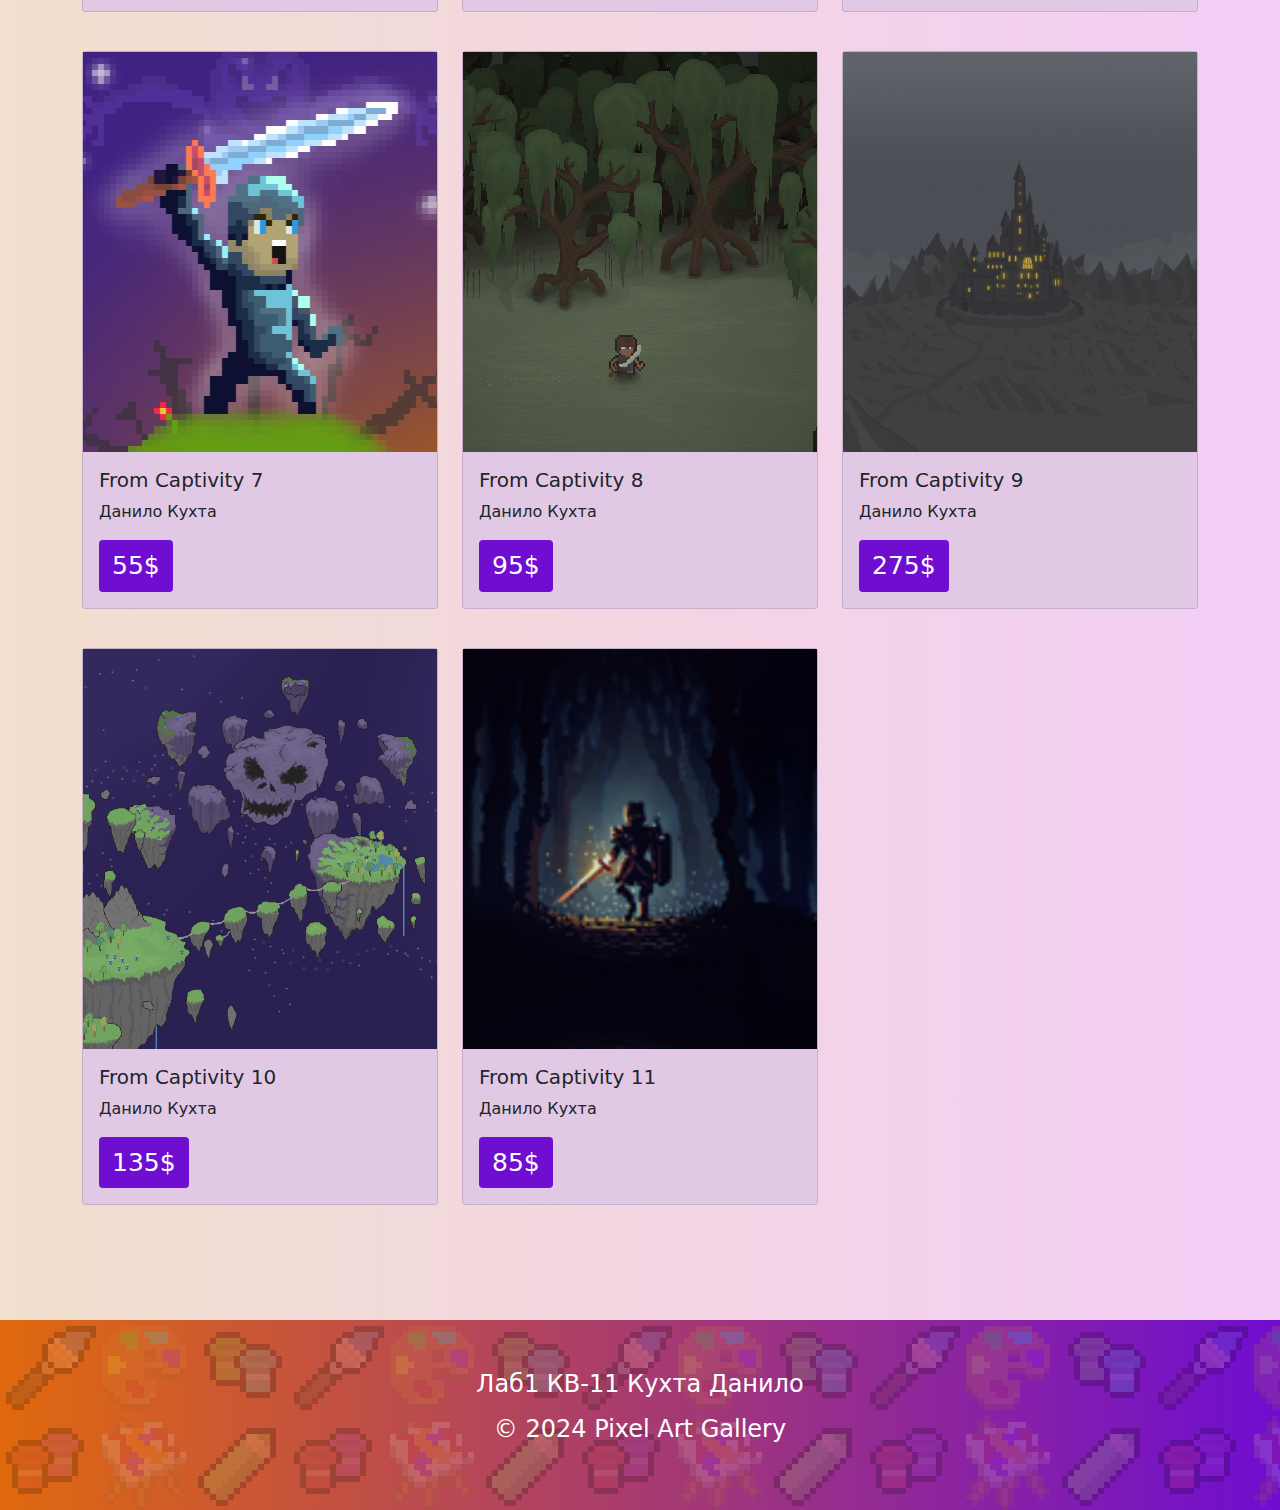
==== commit 28295e1a: "Update index.html" ====
--- a/index.html
+++ b/index.html
@@ -94,7 +94,7 @@
                         <div class="col">
                             <div class="card">
                                 <div style="width: 100%; height: 25rem; overflow: hidden;">
-                                    <img src="img/arts/art3.png" class="card-img-center" alt="..." style="width: 100%; height: 100%; object-fit: cover;">
+                                    <img src="img/arts/art8.png" class="card-img-center" alt="..." style="width: 100%; height: 100%; object-fit: cover;">
                                 </div>
                                 <div class="card-body">
                                     <h5 class="card-title">From Captivity 3</h5>
@@ -146,7 +146,7 @@
                         <div class="col">
                             <div class="card">
                                 <div style="width: 100%; height: 25rem; overflow: hidden;">
-                                    <img src="img/arts/art7.png" class="card-img-center" alt="..." style="width: 100%; height: 100%; object-fit: cover;">
+                                    <img src="img/arts/art1.png" class="card-img-center" alt="..." style="width: 100%; height: 100%; object-fit: cover;">
                                 </div>
                                 <div class="card-body">
                                     <h5 class="card-title">From Captivity 7</h5>
@@ -225,4 +225,4 @@
     </div>
     <script src="js/bootstrap.bundle.min.js"></script>
 </body>
-</html>+</html>
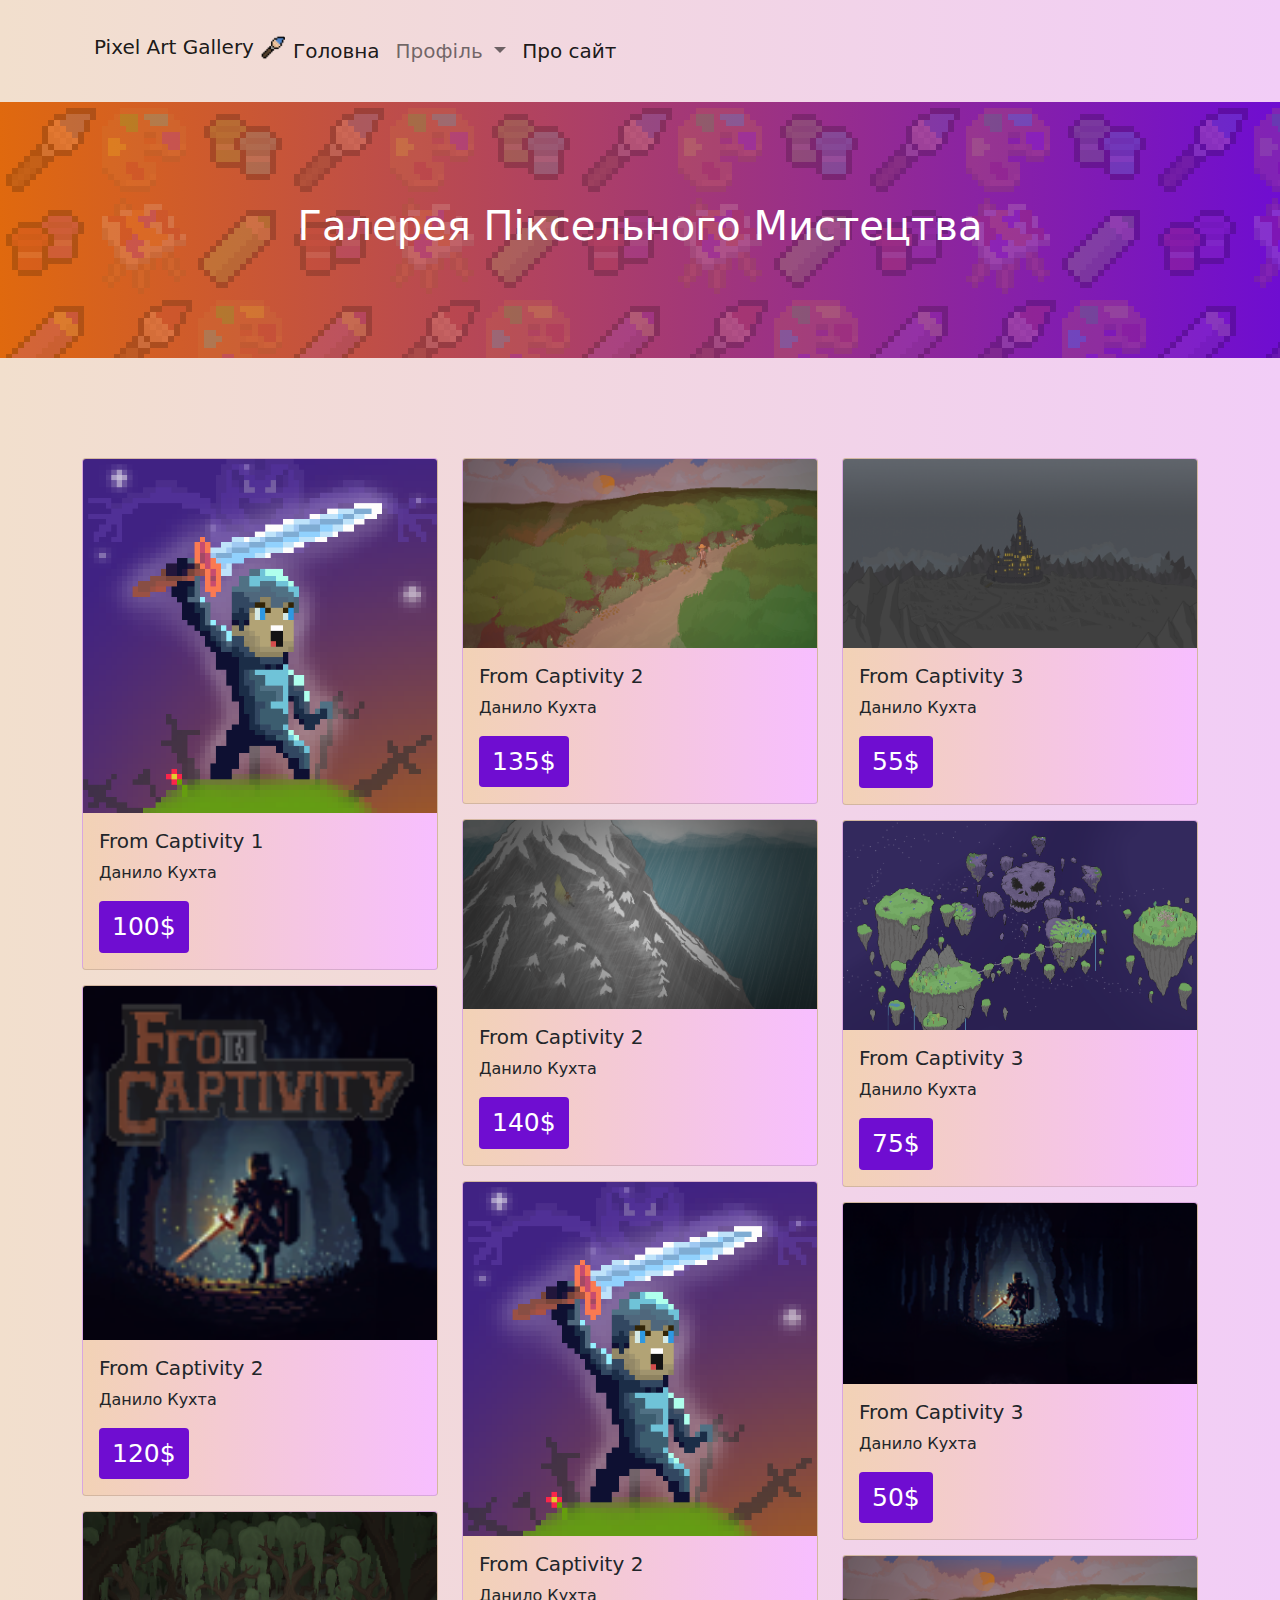
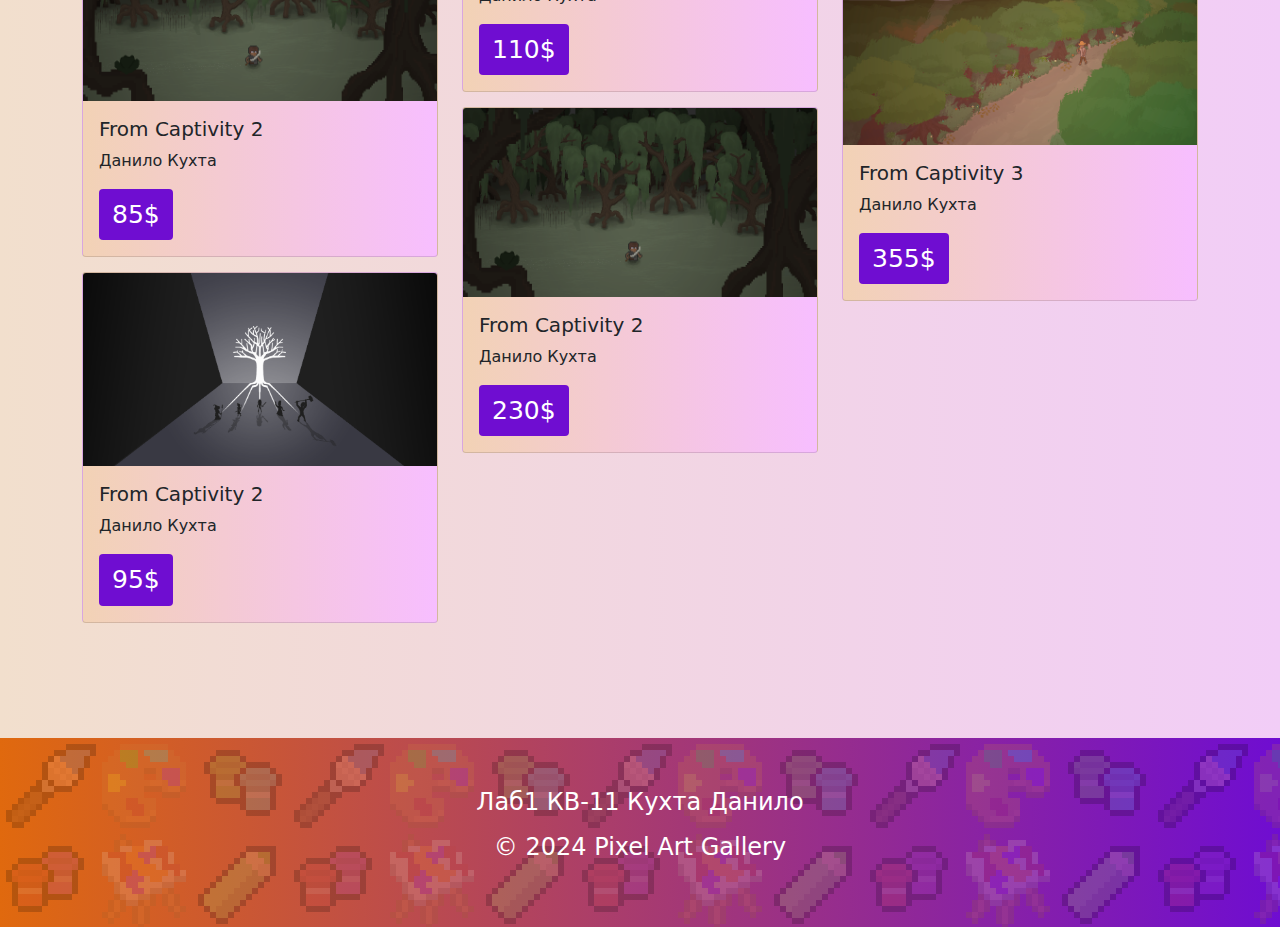
==== commit 6b723410: "Add files via upload" ====
--- a/index.html
+++ b/index.html
@@ -67,147 +67,117 @@
 
                         <div class="col">
                             <div class="card">
-                                <div style="width: 100%; height: 25rem; overflow: hidden;">
-                                    <img src="img/arts/art1.png" class="card-img-center" alt="..." style="width: 100%; height: 100%; object-fit: cover;">
-                                </div>
+                                <img src="img/arts/art1.png" class="card-img-top" alt="...">
                                 <div class="card-body">
                                     <h5 class="card-title">From Captivity 1</h5>
                                     <p class="card-text">Данило Кухта</p>
                                     <a href="art_info.html" class="btn btn-itd">100$</a>
                                 </div>
                             </div>
-                        </div>
-                        
-                        <div class="col">
+
                             <div class="card">
-                                <div style="width: 100%; height: 25rem; overflow: hidden;">
-                                    <img src="img/arts/art2.png" class="card-img-center" alt="..." style="width: 100%; height: 100%; object-fit: cover;">
-                                </div>
+                                <img src="img/arts/art2.png" class="card-img-top" alt="...">
                                 <div class="card-body">
                                     <h5 class="card-title">From Captivity 2</h5>
                                     <p class="card-text">Данило Кухта</p>
                                     <a href="art_info.html" class="btn btn-itd">120$</a>
                                 </div>
                             </div>   
+
+                            <div class="card">
+                                <img src="img/arts/art8.png" class="card-img-top" alt="...">
+                                <div class="card-body">
+                                    <h5 class="card-title">From Captivity 2</h5>
+                                    <p class="card-text">Данило Кухта</p>
+                                    <a href="art_info.html" class="btn btn-itd">85$</a>
+                                </div>
+                            </div>   
+
+                            <div class="card">
+                                <img src="img/arts/art4.png" class="card-img-top" alt="...">
+                                <div class="card-body">
+                                    <h5 class="card-title">From Captivity 2</h5>
+                                    <p class="card-text">Данило Кухта</p>
+                                    <a href="art_info.html" class="btn btn-itd">95$</a>
+                                </div>
+                            </div>   
+                        </div>
+                        
+                        <div class="col">
+                            <div class="card">
+                                <img src="img/arts/art5.png" class="card-img-top" alt="...">
+                                <div class="card-body">
+                                    <h5 class="card-title">From Captivity 2</h5>
+                                    <p class="card-text">Данило Кухта</p>
+                                    <a href="art_info.html" class="btn btn-itd">135$</a>
+                                </div>
+                            </div>   
+
+                            <div class="card">
+                                <img src="img/arts/art6.png" class="card-img-top" alt="...">
+                                <div class="card-body">
+                                    <h5 class="card-title">From Captivity 2</h5>
+                                    <p class="card-text">Данило Кухта</p>
+                                    <a href="art_info.html" class="btn btn-itd">140$</a>
+                                </div>
+                            </div>   
+
+                            <div class="card">
+                                <img src="img/arts/art1.png" class="card-img-top" alt="...">
+                                <div class="card-body">
+                                    <h5 class="card-title">From Captivity 2</h5>
+                                    <p class="card-text">Данило Кухта</p>
+                                    <a href="art_info.html" class="btn btn-itd">110$</a>
+                                </div>
+                            </div>   
+
+                            <div class="card">
+                                <img src="img/arts/art8.png" class="card-img-top" alt="...">
+                                <div class="card-body">
+                                    <h5 class="card-title">From Captivity 2</h5>
+                                    <p class="card-text">Данило Кухта</p>
+                                    <a href="art_info.html" class="btn btn-itd">230$</a>
+                                </div>
+                            </div>   
                         </div>
 
                         <div class="col">
                             <div class="card">
-                                <div style="width: 100%; height: 25rem; overflow: hidden;">
-                                    <img src="img/arts/art8.png" class="card-img-center" alt="..." style="width: 100%; height: 100%; object-fit: cover;">
-                                </div>
+                                <img src="img/arts/art9.png" class="card-img-top" alt="...">
                                 <div class="card-body">
                                     <h5 class="card-title">From Captivity 3</h5>
                                     <p class="card-text">Данило Кухта</p>
-                                    <a href="art_info.html" class="btn btn-itd ">200$</a>
+                                    <a href="art_info.html" class="btn btn-itd ">55$</a>
+                                </div>
+                            </div>
+
+                            <div class="card">
+                                <img src="img/arts/art10.png" class="card-img-top" alt="...">
+                                <div class="card-body">
+                                    <h5 class="card-title">From Captivity 3</h5>
+                                    <p class="card-text">Данило Кухта</p>
+                                    <a href="art_info.html" class="btn btn-itd ">75$</a>
+                                </div>
+                            </div>
+
+                            <div class="card">
+                                <img src="img/arts/art11.png" class="card-img-top" alt="...">
+                                <div class="card-body">
+                                    <h5 class="card-title">From Captivity 3</h5>
+                                    <p class="card-text">Данило Кухта</p>
+                                    <a href="art_info.html" class="btn btn-itd ">50$</a>
+                                </div>
+                            </div>
+
+                            <div class="card">
+                                <img src="img/arts/art5.png" class="card-img-top" alt="...">
+                                <div class="card-body">
+                                    <h5 class="card-title">From Captivity 3</h5>
+                                    <p class="card-text">Данило Кухта</p>
+                                    <a href="art_info.html" class="btn btn-itd ">355$</a>
                                 </div>
                             </div>
                         </div>
-
-                        <div class="col">
-                            <div class="card">
-                                <div style="width: 100%; height: 25rem; overflow: hidden;">
-                                    <img src="img/arts/art4.png" class="card-img-center" alt="..." style="width: 100%; height: 100%; object-fit: cover;">
-                                </div>
-                                <div class="card-body">
-                                    <h5 class="card-title">From Captivity 4</h5>
-                                    <p class="card-text">Данило Кухта</p>
-                                    <a href="#" class="btn btn-itd">85$</a>
-                                </div>
-                            </div>
-                        </div>
-
-                        <div class="col">
-                            <div class="card">
-                                <div style="width: 100%; height: 25rem; overflow: hidden;">
-                                    <img src="img/arts/art5.png" class="card-img-center" alt="..." style="width: 100%; height: 100%; object-fit: cover;">
-                                </div>
-                                <div class="card-body">
-                                    <h5 class="card-title">From Captivity 5</h5>
-                                    <p class="card-text">Данило Кухта</p>
-                                    <a href="art_info.html" class="btn btn-itd">160$</a>
-                                </div>
-                            </div>
-                        </div>
-                        
-                        <div class="col">
-                            <div class="card">
-                                <div style="width: 100%; height: 25rem; overflow: hidden;">
-                                    <img src="img/arts/art6.png" class="card-img-center" alt="..." style="width: 100%; height: 100%; object-fit: cover;">
-                                </div>
-                                <div class="card-body">
-                                    <h5 class="card-title">From Captivity 6</h5>
-                                    <p class="card-text">Данило Кухта</p>
-                                    <a href="art_info.html" class="btn btn-itd">340$</a>
-                                </div>
-                            </div>
-                        </div>
-
-                        <div class="col">
-                            <div class="card">
-                                <div style="width: 100%; height: 25rem; overflow: hidden;">
-                                    <img src="img/arts/art1.png" class="card-img-center" alt="..." style="width: 100%; height: 100%; object-fit: cover;">
-                                </div>
-                                <div class="card-body">
-                                    <h5 class="card-title">From Captivity 7</h5>
-                                    <p class="card-text">Данило Кухта</p>
-                                    <a href="art_info.html" class="btn btn-itd">55$</a>
-                                </div>
-                            </div>
-                        </div>
-                        
-                        <div class="col">
-                            <div class="card">
-                                <div style="width: 100%; height: 25rem; overflow: hidden;">
-                                    <img src="img/arts/art8.png" class="card-img-center" alt="..." style="width: 100%; height: 100%; object-fit: cover;">
-                                </div>
-                                <div class="card-body">
-                                    <h5 class="card-title">From Captivity 8</h5>
-                                    <p class="card-text">Данило Кухта</p>
-                                    <a href="art_info.html" class="btn btn-itd">95$</a>
-                                </div>
-                            </div>
-                        </div>
-
-                        <div class="col">
-                            <div class="card">
-                                <div style="width: 100%; height: 25rem; overflow: hidden;">
-                                    <img src="img/arts/art9.png" class="card-img-center" alt="..." style="width: 100%; height: 100%; object-fit: cover;">
-                                </div>
-                                <div class="card-body">
-                                    <h5 class="card-title">From Captivity 9</h5>
-                                    <p class="card-text">Данило Кухта</p>
-                                    <a href="art_info.html" class="btn btn-itd">275$</a>
-                                </div>
-                            </div>
-                        </div>
-                        
-                        <div class="col">
-                            <div class="card">
-                                <div style="width: 100%; height: 25rem; overflow: hidden;">
-                                    <img src="img/arts/art10.png" class="card-img-center" alt="..." style="width: 100%; height: 100%; object-fit: cover;">
-                                </div>
-                                <div class="card-body">
-                                    <h5 class="card-title">From Captivity 10</h5>
-                                    <p class="card-text">Данило Кухта</p>
-                                    <a href="art_info.html" class="btn btn-itd">135$</a>
-                                </div>
-                            </div>
-                        </div>
-
-                        <div class="col">
-                            <div class="card">
-                                <div style="width: 100%; height: 25rem; overflow: hidden;">
-                                    <img src="img/arts/art11.png" class="card-img-center" alt="..." style="width: 100%; height: 100%; object-fit: cover;">
-                                </div>
-                                <div class="card-body">
-                                    <h5 class="card-title">From Captivity 11</h5>
-                                    <p class="card-text">Данило Кухта</p>
-                                    <a href="art_info.html" class="btn btn-itd">85$</a>
-                                </div>
-                            </div>
-                        </div>
-
                     </div>
                 </div>
                 
@@ -225,4 +195,4 @@
     </div>
     <script src="js/bootstrap.bundle.min.js"></script>
 </body>
-</html>
+</html>--- a/css/style.css
+++ b/css/style.css
@@ -38,9 +38,6 @@
     background: url(../img/pattern2.png), linear-gradient(to right, var(--color1) 0%, var(--color2) 100%);
 }
 
-
-
-
 .btn-itd{
     font-size: 25px;
     color: var(--bs-white);
@@ -56,21 +53,26 @@
     font-size: 20px;
 }
 
+.card{
+    background: linear-gradient(to right,  #f2d2b5 0%,#f7beff 100%);
+    margin-bottom: 15px;
+    
+}
 
-
-.card{
-    background-color: #e1c9e5;
-    margin-bottom: 15px;
+.card-img-top {
+    width: 100%; 
+    height: 100%;
+    object-fit: cover; 
 }
 
 .navbarmenu{
     padding: 20px 0;
 }
 
-.about i {
-    font-size: 25px;
-    color: var(--color2);
+.dropdown-menu{
+    background: linear-gradient(to right,  #f2d2b5 0%,#f7beff 100%);
 }
+
 
 /* Галерея */
 .gallery{
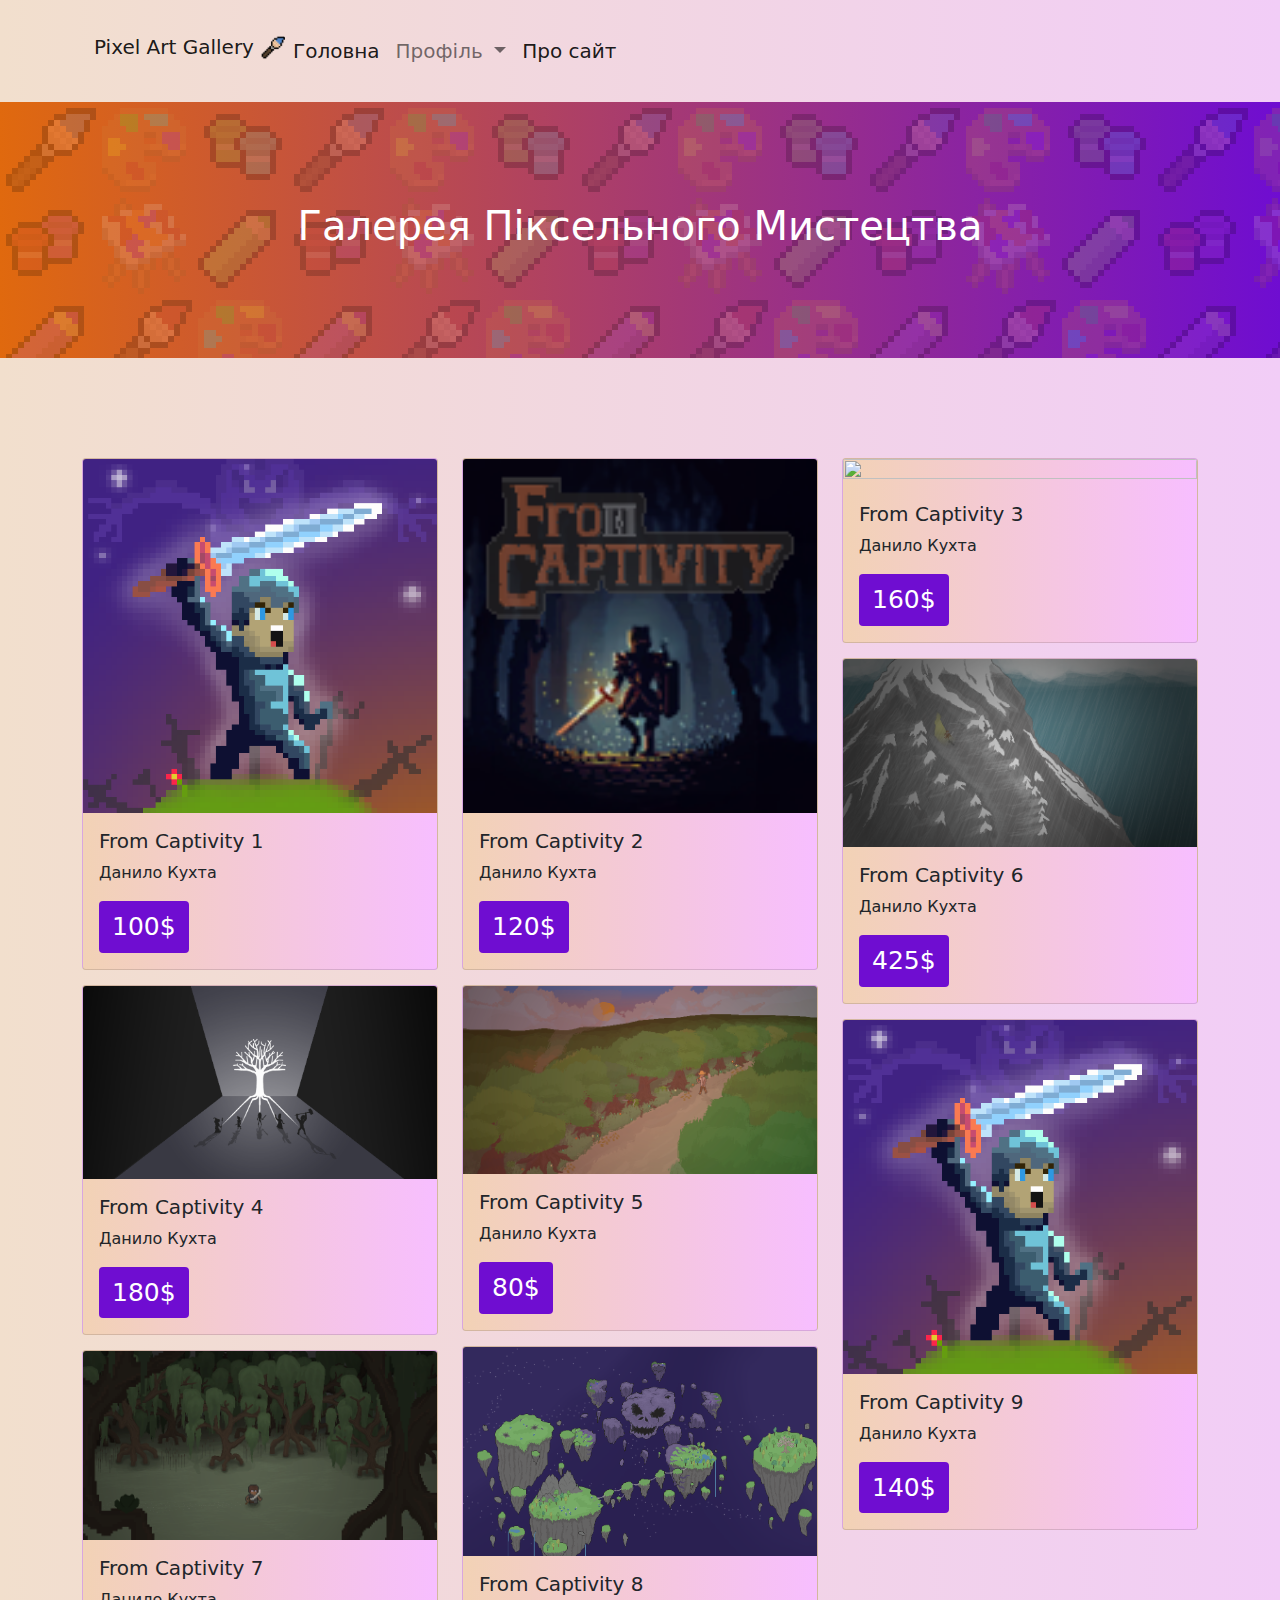
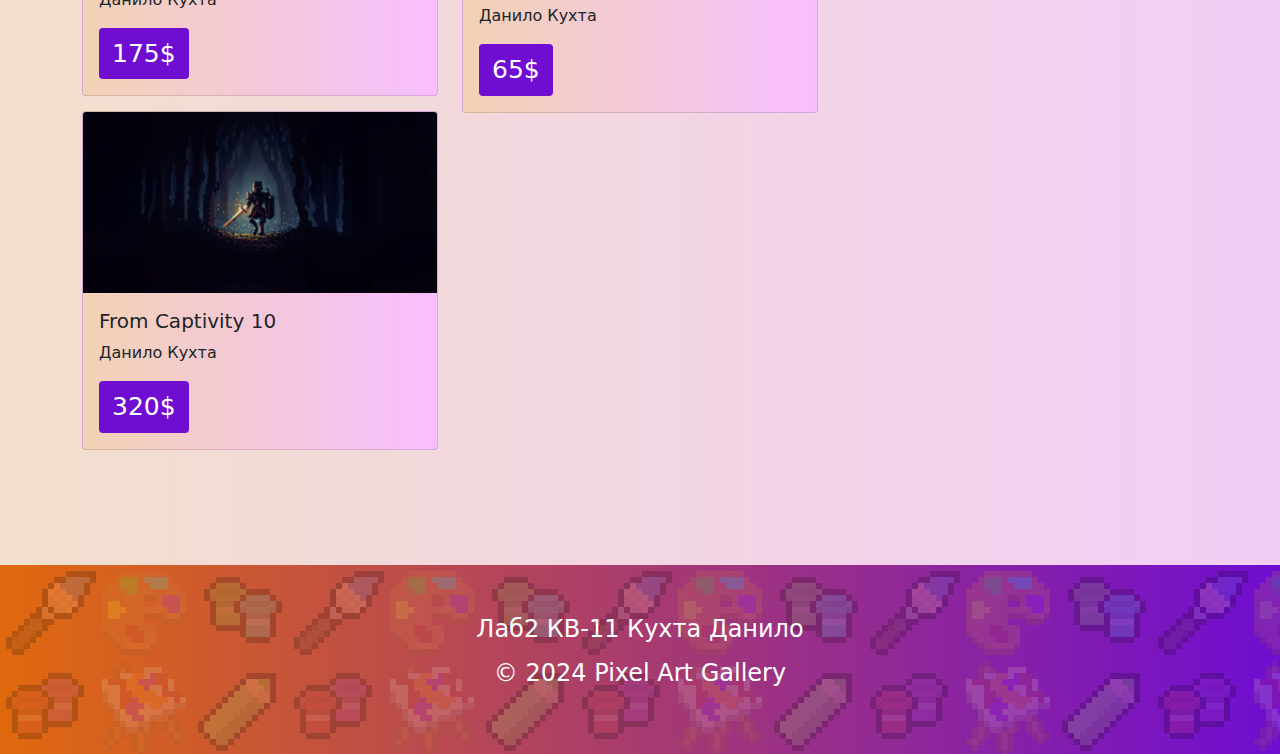
==== commit e6545d76: "Add files via upload" ====
--- a/index.html
+++ b/index.html
@@ -66,117 +66,15 @@
                     <div class="row row-cols-1 row-cols-md-3 g-4">
 
                         <div class="col">
-                            <div class="card">
-                                <img src="img/arts/art1.png" class="card-img-top" alt="...">
-                                <div class="card-body">
-                                    <h5 class="card-title">From Captivity 1</h5>
-                                    <p class="card-text">Данило Кухта</p>
-                                    <a href="art_info.html" class="btn btn-itd">100$</a>
-                                </div>
-                            </div>
-
-                            <div class="card">
-                                <img src="img/arts/art2.png" class="card-img-top" alt="...">
-                                <div class="card-body">
-                                    <h5 class="card-title">From Captivity 2</h5>
-                                    <p class="card-text">Данило Кухта</p>
-                                    <a href="art_info.html" class="btn btn-itd">120$</a>
-                                </div>
-                            </div>   
-
-                            <div class="card">
-                                <img src="img/arts/art8.png" class="card-img-top" alt="...">
-                                <div class="card-body">
-                                    <h5 class="card-title">From Captivity 2</h5>
-                                    <p class="card-text">Данило Кухта</p>
-                                    <a href="art_info.html" class="btn btn-itd">85$</a>
-                                </div>
-                            </div>   
-
-                            <div class="card">
-                                <img src="img/arts/art4.png" class="card-img-top" alt="...">
-                                <div class="card-body">
-                                    <h5 class="card-title">From Captivity 2</h5>
-                                    <p class="card-text">Данило Кухта</p>
-                                    <a href="art_info.html" class="btn btn-itd">95$</a>
-                                </div>
-                            </div>   
+                            
                         </div>
                         
                         <div class="col">
-                            <div class="card">
-                                <img src="img/arts/art5.png" class="card-img-top" alt="...">
-                                <div class="card-body">
-                                    <h5 class="card-title">From Captivity 2</h5>
-                                    <p class="card-text">Данило Кухта</p>
-                                    <a href="art_info.html" class="btn btn-itd">135$</a>
-                                </div>
-                            </div>   
-
-                            <div class="card">
-                                <img src="img/arts/art6.png" class="card-img-top" alt="...">
-                                <div class="card-body">
-                                    <h5 class="card-title">From Captivity 2</h5>
-                                    <p class="card-text">Данило Кухта</p>
-                                    <a href="art_info.html" class="btn btn-itd">140$</a>
-                                </div>
-                            </div>   
-
-                            <div class="card">
-                                <img src="img/arts/art1.png" class="card-img-top" alt="...">
-                                <div class="card-body">
-                                    <h5 class="card-title">From Captivity 2</h5>
-                                    <p class="card-text">Данило Кухта</p>
-                                    <a href="art_info.html" class="btn btn-itd">110$</a>
-                                </div>
-                            </div>   
-
-                            <div class="card">
-                                <img src="img/arts/art8.png" class="card-img-top" alt="...">
-                                <div class="card-body">
-                                    <h5 class="card-title">From Captivity 2</h5>
-                                    <p class="card-text">Данило Кухта</p>
-                                    <a href="art_info.html" class="btn btn-itd">230$</a>
-                                </div>
-                            </div>   
+                             
                         </div>
 
                         <div class="col">
-                            <div class="card">
-                                <img src="img/arts/art9.png" class="card-img-top" alt="...">
-                                <div class="card-body">
-                                    <h5 class="card-title">From Captivity 3</h5>
-                                    <p class="card-text">Данило Кухта</p>
-                                    <a href="art_info.html" class="btn btn-itd ">55$</a>
-                                </div>
-                            </div>
-
-                            <div class="card">
-                                <img src="img/arts/art10.png" class="card-img-top" alt="...">
-                                <div class="card-body">
-                                    <h5 class="card-title">From Captivity 3</h5>
-                                    <p class="card-text">Данило Кухта</p>
-                                    <a href="art_info.html" class="btn btn-itd ">75$</a>
-                                </div>
-                            </div>
-
-                            <div class="card">
-                                <img src="img/arts/art11.png" class="card-img-top" alt="...">
-                                <div class="card-body">
-                                    <h5 class="card-title">From Captivity 3</h5>
-                                    <p class="card-text">Данило Кухта</p>
-                                    <a href="art_info.html" class="btn btn-itd ">50$</a>
-                                </div>
-                            </div>
-
-                            <div class="card">
-                                <img src="img/arts/art5.png" class="card-img-top" alt="...">
-                                <div class="card-body">
-                                    <h5 class="card-title">From Captivity 3</h5>
-                                    <p class="card-text">Данило Кухта</p>
-                                    <a href="art_info.html" class="btn btn-itd ">355$</a>
-                                </div>
-                            </div>
+                            
                         </div>
                     </div>
                 </div>
@@ -187,12 +85,13 @@
         
         <footer class="footer">
             <h4 class="text-center text-white">
-                <p>Лаб1 КВ-11 Кухта Данило</p>
+                <p>Лаб2 КВ-11 Кухта Данило</p>
                 <p>© 2024 Pixel Art Gallery</p>
             </h4>   
         </footer>
         
     </div>
+    <script type="module" src="js/main_arts_list.js"></script>
     <script src="js/bootstrap.bundle.min.js"></script>
 </body>
 </html>